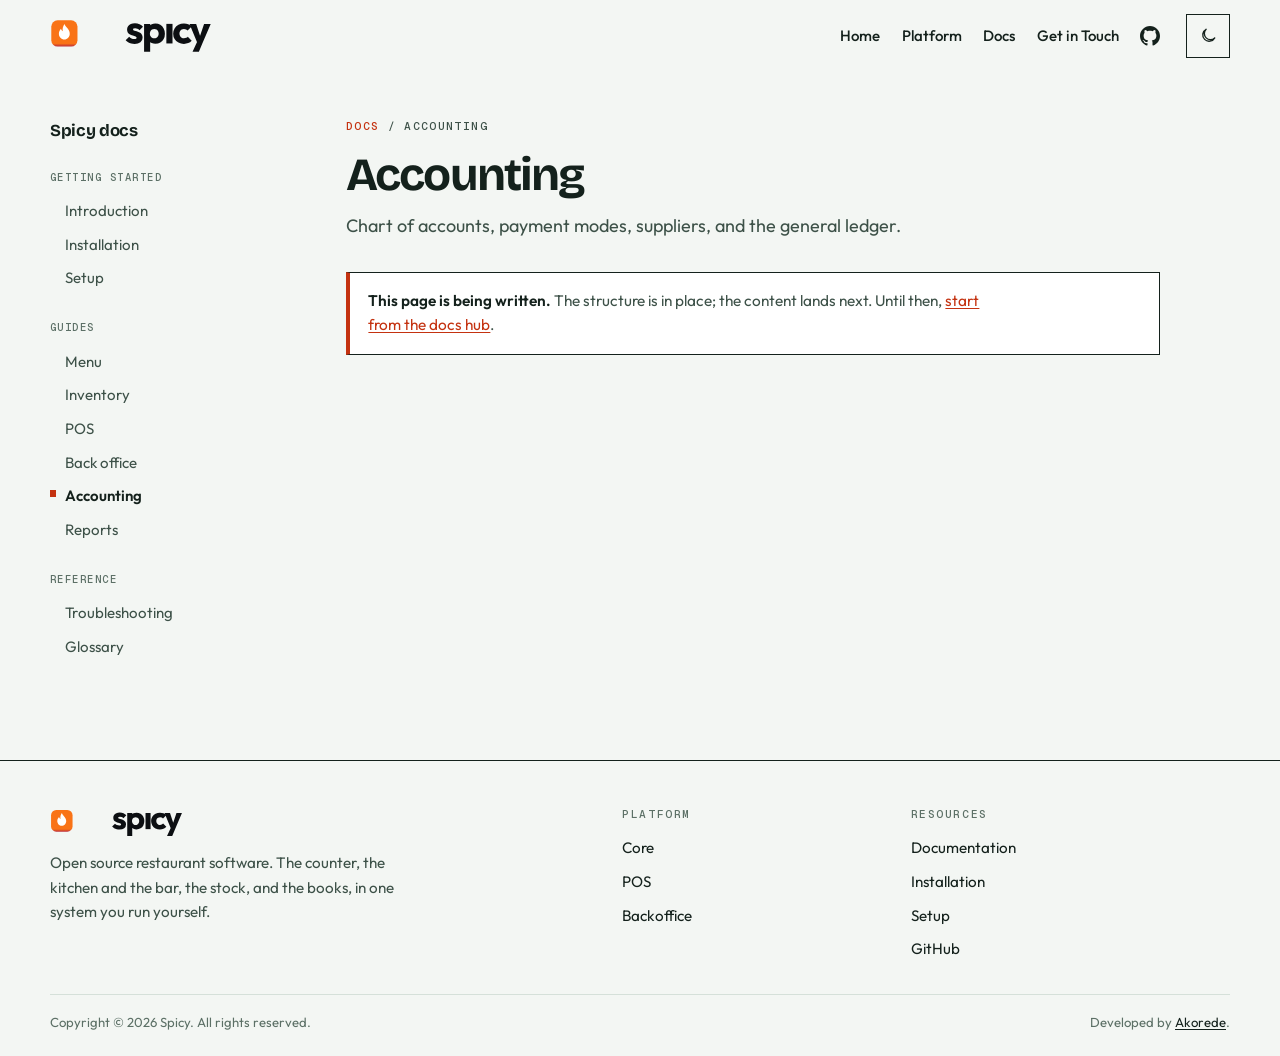
==== accounting/index.html @ 431359ad "Add the docs skeleton: hub and eleven placeholder pages - docs/index.html becomes the real hub (Gett" ====
<!DOCTYPE html>
<!--
  Docs page skeleton. Content lands in the article below; the shell, sidebar
  and styles are shared with every docs page. See DECISIONS.md (D-002, D-003).
-->
<html lang="en" dir="ltr">
<head>
  <meta charset="utf-8">
  <meta name="viewport" content="width=device-width, initial-scale=1">
  <title>Accounting - Spicy Docs</title>
  <meta name="description" content="Chart of accounts, payment modes, suppliers, and the general ledger.">
  <!-- TODO: remove noindex once this page has real content. -->
  <meta name="robots" content="noindex">

  <meta name="theme-color" content="#f3f6f3">
  <script>
    (function () {
      try {
        var saved = localStorage.getItem('spicy-theme');
        var theme = saved === 'dark' || saved === 'light' ? saved
          : (matchMedia('(prefers-color-scheme: dark)').matches ? 'dark' : 'light');
        document.documentElement.setAttribute('data-theme', theme);
      } catch (e) {
        document.documentElement.setAttribute('data-theme', 'light');
      }
    })();
  </script>

  <link rel="icon" href="../assets/logo/favicons/favicon.ico" sizes="any">
  <link rel="icon" href="../assets/logo/favicons/favicon.svg" type="image/svg+xml">
  <link rel="apple-touch-icon" href="../assets/logo/favicons/apple-touch-icon.png">
  <link rel="manifest" href="../assets/logo/favicons/site.webmanifest">

  <link rel="stylesheet" href="../assets/css/landing.css">
  <link rel="stylesheet" href="../assets/css/docs.css">
  <noscript>
    <style>
      .reveal { opacity: 1 !important; transform: none !important; }
    </style>
  </noscript>
</head>
<body>

  <a class="skip" href="#content">Skip to content</a>

  <header class="site-nav" data-scrolled="false">
    <div class="wrap nav-inner">
      <a class="logo" href="../index.html" aria-label="Spicy home">
        <img class="logo-for-light" src="../assets/img/logo.svg" alt="Spicy" width="152" height="32">
        <img class="logo-for-dark" src="../assets/img/logo-inverse.svg" alt="" width="152" height="32">
      </a>
      <nav class="nav-links" aria-label="Primary">
        <a class="nav-link" href="../index.html">Home</a>
        <a class="nav-link" href="../index.html#platform">Platform</a>
        <a class="nav-link" href="../docs/">Docs</a>
        <a class="nav-link" href="https://akorede.dev" target="_blank" rel="noreferrer">Get in Touch</a>
        <a class="nav-icon" href="https://github.com/sanusi-dev/spicy" target="_blank" rel="noreferrer" aria-label="Spicy on GitHub">
          <svg width="20" height="20" fill="currentColor" viewBox="0 0 24 24" aria-hidden="true"><path d="M12 0c-6.626 0-12 5.373-12 12 0 5.302 3.438 9.8 8.207 11.387.599.111.793-.261.793-.577v-2.234c-3.338.726-4.033-1.416-4.033-1.416-.546-1.387-1.333-1.756-1.333-1.756-1.089-.745.083-.729.083-.729 1.205.084 1.839 1.237 1.839 1.237 1.07 1.834 2.807 1.304 3.492.997.107-.775.418-1.305.762-1.604-2.665-.305-5.467-1.334-5.467-5.931 0-1.311.469-2.381 1.236-3.221-.124-.303-.535-1.524.117-3.176 0 0 1.008-.322 3.301 1.23.957-.266 1.983-.399 3.003-.404 1.02.005 2.047.138 3.006.404 2.291-1.552 3.297-1.23 3.297-1.23.653 1.653.242 2.874.118 3.176.77.84 1.235 1.911 1.235 3.221 0 4.609-2.807 5.624-5.479 5.921.43.372.823 1.102.823 2.222v3.293c0 .319.192.694.801.576 4.765-1.589 8.199-6.086 8.199-11.386 0-6.627-5.373-12-12-12z"/></svg>
        </a>
      </nav>
      <button type="button" class="theme-toggle" id="theme-toggle" aria-pressed="false" aria-label="Switch to dark mode">
        <svg class="icon-moon" width="18" height="18" viewBox="0 0 24 24" fill="none" stroke="currentColor" stroke-width="1.8" aria-hidden="true"><path d="M21 14.5A8.5 8.5 0 1 1 9.5 3 7 7 0 0 0 21 14.5z" stroke-linejoin="round"/></svg>
        <svg class="icon-sun" width="18" height="18" viewBox="0 0 24 24" fill="none" stroke="currentColor" stroke-width="1.8" aria-hidden="true"><circle cx="12" cy="12" r="4"/><path d="M12 2v2M12 20v2M4.9 4.9l1.4 1.4M17.7 17.7l1.4 1.4M2 12h2M20 12h2M4.9 19.1l1.4-1.4M17.7 6.3l1.4-1.4" stroke-linecap="round"/></svg>
      </button>
      <button type="button" class="nav-toggle" id="nav-toggle" aria-expanded="false" aria-controls="nav-menu" aria-label="Open menu">
        <svg width="20" height="20" viewBox="0 0 24 24" fill="none" stroke="currentColor" stroke-width="2" stroke-linecap="round" aria-hidden="true"><path d="M3 6h18M3 12h18M3 18h18"/></svg>
      </button>
    </div>
    <div class="nav-menu" id="nav-menu" hidden>
      <div class="nav-menu-inner">
        <a href="../index.html">Home</a>
        <a href="../index.html#platform">Platform</a>
        <a href="../docs/">Docs</a>
        <a href="https://akorede.dev" target="_blank" rel="noreferrer">Get in Touch</a>
        <a href="https://github.com/sanusi-dev/spicy" target="_blank" rel="noreferrer">GitHub</a>
      </div>
    </div>
  </header>

  <main id="content">
    <div class="wrap docs-layout">
      <aside class="docs-side">
        <nav class="docs-nav" aria-label="Docs">
          <p class="docs-nav-title"><a href="../docs/">Spicy docs</a></p>
          <p class="docs-nav-group">Getting started</p>
          <ul>
            <li><a href="../introduction/">Introduction</a></li>
            <li><a href="../installation/">Installation</a></li>
            <li><a href="../setup/">Setup</a></li>
          </ul>
          <p class="docs-nav-group">Guides</p>
          <ul>
            <li><a href="../menu/">Menu</a></li>
            <li><a href="../inventory/">Inventory</a></li>
            <li><a href="../pos/">POS</a></li>
            <li><a href="../backoffice/">Back office</a></li>
            <li><a href="../accounting/" aria-current="page">Accounting</a></li>
            <li><a href="../reports/">Reports</a></li>
          </ul>
          <p class="docs-nav-group">Reference</p>
          <ul>
            <li><a href="../troubleshooting/">Troubleshooting</a></li>
            <li><a href="../glossary/">Glossary</a></li>
          </ul>
        </nav>
      </aside>
      <article class="docs-article reveal" data-visible="false">
        <p class="docs-crumb"><a href="../docs/">Docs</a> / Accounting</p>
        <h1>Accounting</h1>
        <p class="lede">Chart of accounts, payment modes, suppliers, and the general ledger.</p>
        <div class="docs-note">
          <p><strong>This page is being written.</strong> The structure is in place; the content lands next. Until then, <a href="../docs/">start from the docs hub</a>.</p>
        </div>
      </article>
    </div>
  </main>

  <footer class="footer">
    <div class="wrap">
      <div class="footer-grid">
        <div class="footer-brand">
          <a href="../index.html" aria-label="Spicy home">
            <img class="logo-for-light" src="../assets/img/logo.svg" alt="Spicy" width="120" height="28">
            <img class="logo-for-dark" src="../assets/img/logo-inverse.svg" alt="" width="120" height="28">
          </a>
          <p>Open source restaurant software. The counter, the kitchen and the bar, the stock, and the books, in one system you run yourself.</p>
        </div>
        <div>
          <h2>Platform</h2>
          <ul>
            <li><a href="../introduction/">Core</a></li>
            <li><a href="../pos/">POS</a></li>
            <li><a href="../backoffice/">Backoffice</a></li>
          </ul>
        </div>
        <div>
          <h2>Resources</h2>
          <ul>
            <li><a href="../docs/">Documentation</a></li>
            <li><a href="../installation/">Installation</a></li>
            <li><a href="../setup/">Setup</a></li>
            <li><a href="https://github.com/sanusi-dev/spicy" target="_blank" rel="noreferrer">GitHub</a></li>
          </ul>
        </div>
      </div>
      <div class="footer-base">
        <span>Copyright © <span data-year>2026</span> Spicy. All rights reserved.</span>
        <span>Developed by <a href="https://akorede.dev" target="_blank" rel="noreferrer">Akorede</a>.</span>
      </div>
    </div>
  </footer>

  <script src="../assets/js/landing.js" defer></script>
</body>
</html>
---- assets/css/landing.css ----
/* ==========================================================================
   Spicy landing page, v2
   A service ticket, not a SaaS stripe page.
   Display: Bricolage Grotesque. Body: Outfit. Figures: Geist Mono.
   ========================================================================== */

@font-face {
  font-family: "Bricolage Grotesque";
  font-style: normal;
  font-weight: 600;
  font-display: swap;
  src: url("../../fonts/Bricolage_Grotesque-600.ttf") format("truetype");
}
@font-face {
  font-family: "Bricolage Grotesque";
  font-style: normal;
  font-weight: 700;
  font-display: swap;
  src: url("../../fonts/Bricolage_Grotesque-700.ttf") format("truetype");
}
@font-face {
  font-family: Outfit;
  font-style: normal;
  font-weight: 400;
  font-display: swap;
  src: url("../../fonts/Outfit-400.ttf") format("truetype");
}
@font-face {
  font-family: Outfit;
  font-style: normal;
  font-weight: 500;
  font-display: swap;
  src: url("../../fonts/Outfit-500.ttf") format("truetype");
}
@font-face {
  font-family: Outfit;
  font-style: normal;
  font-weight: 600;
  font-display: swap;
  src: url("../../fonts/Outfit-600.ttf") format("truetype");
}
@font-face {
  font-family: "Geist Mono";
  font-style: normal;
  font-weight: 100 900;
  font-display: swap;
  src: url("../fonts/geist-mono-latin.woff2") format("woff2");
}

:root {
  --ink: #14211c;
  --paper: #f3f6f3;
  --sheet: #ffffff;
  --line: #d5e0d9;
  --muted: #3d5148;
  --faint: #5c7066;
  --chili: #c43210;
  --chili-hot: #a8280c;
  --herb: #14663a;
  --docket: #fffdf8;
  --night: #101916;
  --on-night: #f4f7f5;
  --on-night-muted: #c5d2cb;
  --block: #14211c;
  --on-block: #f4f7f5;
  --on-block-muted: #c5d2cb;
  --dash: #e2d9cc;
  --tick-bg: #e7f5ec;
  --display: "Bricolage Grotesque", "Avenir Next", sans-serif;
  --body: Outfit, "Segoe UI", sans-serif;
  --mono: "Geist Mono", ui-monospace, "SF Mono", monospace;
  --shadow: 8px 8px 0 var(--ink);
  --ease: cubic-bezier(0.16, 1, 0.3, 1);
  color-scheme: light;
}
html[data-theme="dark"] {
  --ink: #e8f0eb;
  --paper: #1a2420;
  --sheet: #24302b;
  --line: #33463e;
  --muted: #c5d4cc;
  --faint: #93a79d;
  --chili: #ef4d28;
  --chili-hot: #ff6a45;
  --herb: #3dbe78;
  --docket: #1e2b26;
  --night: #0e1512;
  --on-night: #f4f7f5;
  --on-night-muted: #c9d6cf;
  --block: #e8f0eb;
  --on-block: #14211c;
  --on-block-muted: #3d5148;
  --dash: #3d5148;
  --tick-bg: #163528;
  color-scheme: dark;
}

*, *::before, *::after { box-sizing: border-box; }
html { scroll-behavior: smooth; scroll-padding-top: 84px; }
body {
  margin: 0;
  background: var(--paper);
  color: var(--ink);
  font-family: var(--body);
  font-size: 1.0625rem;
  line-height: 1.6;
  font-weight: 400;
  -webkit-font-smoothing: antialiased;
  text-rendering: optimizeLegibility;
}
img { max-width: 100%; height: auto; display: block; }
button, input, select { font: inherit; color: inherit; }
button { cursor: pointer; }
h1, h2, h3, p, figure, ul, ol, dl { margin: 0; }
ul, ol { padding: 0; list-style: none; }
a { color: inherit; }
strong { font-weight: 600; }
::selection { background: #f6cfc4; color: var(--ink); }

:focus { outline: none; }
:focus-visible {
  outline: 2px solid var(--chili);
  outline-offset: 3px;
}

[hidden] { display: none !important; }

@media (prefers-reduced-motion: reduce) {
  html { scroll-behavior: auto; }
  *, *::before, *::after {
    animation-duration: 0.01ms !important;
    animation-iteration-count: 1 !important;
    transition-duration: 0.01ms !important;
  }
}

.skip {
  position: absolute;
  left: 1rem;
  top: -4rem;
  z-index: 100;
  background: var(--block);
  color: var(--on-block);
  padding: 0.6rem 0.9rem;
}
.logo-for-dark { display: none; }
html[data-theme="dark"] .logo-for-light { display: none; }
html[data-theme="dark"] .logo-for-dark { display: block; }
.theme-toggle {
  width: 44px;
  height: 44px;
  display: inline-flex;
  align-items: center;
  justify-content: center;
  border: 1px solid var(--ink);
  background: transparent;
  color: var(--ink);
  flex: none;
  margin-left: auto;
}
.theme-toggle:hover { background: var(--ink); color: var(--paper); }
.theme-toggle .icon-sun { display: none; }
html[data-theme="dark"] .theme-toggle .icon-moon { display: none; }
html[data-theme="dark"] .theme-toggle .icon-sun { display: block; }
@media (min-width: 961px) {
  .theme-toggle { margin-left: 0.35rem; }
}
.skip:focus { top: 0.75rem; }

.wrap {
  width: min(1180px, calc(100% - 2.5rem));
  margin-inline: auto;
}
@media (min-width: 800px) {
  .wrap { width: min(1180px, calc(100% - 4rem)); }
}

.kicker {
  font-family: var(--mono);
  font-size: 0.72rem;
  font-weight: 500;
  letter-spacing: 0.16em;
  text-transform: uppercase;
  color: var(--faint);
  margin-bottom: 0.85rem;
}

h1, h2, .role h3, .value h3, .step h3, .panel-copy h3 {
  font-family: var(--display);
  font-weight: 600;
  letter-spacing: -0.035em;
  line-height: 1.02;
  color: var(--ink);
}

h1 {
  font-size: clamp(2.7rem, 4.7vw, 4.35rem);
  font-weight: 700;
  letter-spacing: -0.045em;
  line-height: 0.96;
}
h2 {
  font-size: clamp(2rem, 3.3vw, 3.05rem);
  max-width: 16ch;
}

.stamp {
  display: inline-block;
  background: var(--chili);
  color: #fff;
  line-height: 1.05;
  padding: 0.02em 0.14em 0.06em;
  letter-spacing: -0.04em;
}

.lede, .intro-copy, .value p, .role p, .step p, .panel-copy p, .lane p {
  color: var(--muted);
  max-width: 46ch;
}
.lede { font-size: 1.125rem; line-height: 1.55; }

.actions { display: flex; flex-wrap: wrap; gap: 0.7rem; }

.btn {
  display: inline-flex;
  align-items: center;
  justify-content: center;
  gap: 0.5rem;
  min-height: 46px;
  padding: 0.55rem 1.1rem;
  border: 1px solid transparent;
  background: transparent;
  text-decoration: none;
  font-weight: 500;
  font-size: 0.95rem;
  line-height: 1;
  white-space: nowrap;
}
.btn--chili { background: var(--chili); color: #fff; }
.btn--chili:hover { background: var(--chili-hot); }
.btn--line { border-color: var(--ink); color: var(--ink); }
.btn--line:hover { background: var(--ink); color: var(--paper); }
.btn--wide { width: 100%; }

/* Nav
   -------------------------------------------------------------------------- */
.site-nav {
  position: sticky;
  top: 0;
  z-index: 40;
  background: var(--paper);
  border-bottom: 1px solid transparent;
}
.site-nav[data-scrolled="true"] { border-bottom-color: var(--ink); }
.nav-inner {
  display: flex;
  align-items: center;
  gap: 1.25rem;
  min-height: 72px;
}
.logo { display: flex; flex: none; }
.logo img { height: 34px; width: auto; }
.nav-links {
  display: flex;
  align-items: center;
  gap: 1.35rem;
  margin-left: auto;
}
.nav-link {
  text-decoration: none;
  font-size: 0.94rem;
  font-weight: 500;
}
.nav-link:hover { color: var(--chili); }
.nav-icon {
  display: flex;
  color: var(--ink);
}
.nav-icon:hover { color: var(--chili); }
.nav-toggle {
  display: none;
  margin-left: auto;
  width: 44px;
  height: 44px;
  align-items: center;
  justify-content: center;
  border: 1px solid var(--ink);
  background: transparent;
  color: var(--ink);
  flex: none;
}
.nav-toggle[aria-expanded="true"] { background: var(--ink); color: var(--paper); }
.nav-menu {
  background: var(--night);
  color: var(--on-night);
  padding: 0.4rem 0 1.1rem;
}
.nav-menu-inner {
  width: min(1180px, calc(100% - 2.5rem));
  margin-inline: auto;
  display: flex;
  flex-direction: column;
}
.nav-menu a {
  text-decoration: none;
  font-family: var(--display);
  font-size: 1.65rem;
  letter-spacing: -0.03em;
  padding: 0.7rem 0;
  border-bottom: 1px solid rgba(244, 247, 245, 0.14);
}
.nav-menu .btn { margin-top: 1rem; align-self: flex-start; }
@media (max-width: 960px) {
  .nav-links { display: none; }
  .nav-toggle { display: inline-flex; }
}

/* Hero
   -------------------------------------------------------------------------- */
.hero { padding: clamp(2rem, 4vw, 3.4rem) 0 clamp(3.5rem, 7vw, 5.5rem); }
.hero-grid {
  display: grid;
  grid-template-columns: minmax(0, 0.9fr) minmax(0, 1.1fr);
  gap: clamp(1.5rem, 3vw, 2.75rem);
  align-items: end;
}
.hero-copy { min-width: 0; }
.hero-copy .lede { margin: 1.35rem 0 1.3rem; }
.hero-side {
  display: flex;
  flex-direction: column;
  gap: 1.1rem;
  min-width: 0;
}
.hero-shot {
  margin: 0;
  background: var(--sheet);
  border: 1px solid var(--ink);
  box-shadow: 9px 9px 0 var(--chili);
  min-width: 0;
}
.hero-shot figcaption {
  display: flex;
  justify-content: space-between;
  gap: 1rem;
  padding: 0.55rem 0.75rem;
  border-bottom: 1px solid var(--ink);
  font-family: var(--mono);
  font-size: 0.68rem;
  letter-spacing: 0.12em;
  text-transform: uppercase;
  color: var(--faint);
}
.hero-shot img { width: 100%; height: auto; }
.proof {
  display: flex;
  flex-direction: row;
  flex-wrap: nowrap;
  align-items: center;
  gap: 0.4rem 1.35rem;
  margin-top: 0;
  padding-top: 0.15rem;
  border-top: 0;
}
.proof li {
  display: flex;
  align-items: center;
  gap: 0.6rem;
  font-weight: 500;
  font-size: 0.92rem;
  white-space: nowrap;
}
.proof li::before {
  content: "";
  width: 0.55rem;
  height: 0.55rem;
  background: var(--chili);
  flex: none;
}

.hero-copy, .hero-shot {
  animation: settle 0.7s var(--ease) both;
}
.hero-shot { animation-delay: 0.1s; }
@keyframes settle {
  from { opacity: 0; transform: translateY(14px); }
  to { opacity: 1; transform: none; }
}

/* Sections
   -------------------------------------------------------------------------- */
.block { padding: clamp(4rem, 8vw, 6.5rem) 0; }
.block + .block { border-top: 1px solid var(--line); }

.intro {
  display: grid;
  grid-template-columns: minmax(0, 1.05fr) minmax(0, 0.95fr);
  gap: 2rem 3rem;
  align-items: end;
  margin-bottom: 2.4rem;
}
.intro--solo { grid-template-columns: 1fr; margin-bottom: 2rem; }
.intro--actions { align-items: end; }
.intro--actions .actions { justify-content: flex-end; margin-top: 0; }
.intro-copy { font-size: 1.05rem; }
.intro .actions { margin-top: 1.25rem; }
.why {
  display: grid;
  grid-template-columns: minmax(16rem, 0.82fr) minmax(0, 1.18fr);
  gap: 2rem 3rem;
  align-items: center;
}
.why h2 { max-width: 12em; }
.why-copy { min-width: 0; }

.lanes { border: 1px solid var(--ink); background: var(--sheet); }
.lane {
  display: grid;
  grid-template-columns: 8.5rem minmax(0, 1fr);
  gap: 1rem;
  align-items: baseline;
  padding: 1.15rem 1.2rem;
}
.lane + .lane { border-top: 1px solid var(--ink); }
.lane-key {
  font-family: var(--mono);
  font-size: 0.72rem;
  letter-spacing: 0.14em;
  text-transform: uppercase;
  color: var(--chili);
}
.lane p { max-width: none; }

/* Platform
   -------------------------------------------------------------------------- */
.platform-body {
  display: grid;
  grid-template-columns: 230px minmax(0, 1fr);
  gap: 1.75rem;
  align-items: start;
}
.stations { display: flex; flex-direction: column; }
.station {
  text-align: left;
  background: transparent;
  border: 0;
  border-left: 3px solid transparent;
  padding: 0.85rem 0.9rem;
  font-size: 0.98rem;
  font-weight: 500;
  color: var(--muted);
}
.station:hover { color: var(--ink); }
.station[aria-selected="true"] {
  background: var(--block);
  color: var(--on-block);
  border-left-color: var(--chili);
}
.stage { min-width: 0; }
.panel {
  display: grid;
  grid-template-columns: minmax(0, 1.1fr) minmax(240px, 0.9fr);
  gap: 1.5rem 1.75rem;
  align-items: start;
  animation: rise 0.4s var(--ease);
}
@keyframes rise {
  from { opacity: 0; transform: translateY(8px); }
  to { opacity: 1; transform: none; }
}
.panel-copy h3 {
  font-size: clamp(1.7rem, 2.5vw, 2.25rem);
  max-width: 16ch;
  margin-bottom: 0.8rem;
}
.panel-copy p { margin-bottom: 0.2rem; }
.tags {
  display: flex;
  flex-wrap: wrap;
  gap: 0.4rem;
  margin-top: 1.25rem;
}
.tag {
  font-family: var(--mono);
  font-size: 0.7rem;
  letter-spacing: 0.01em;
  padding: 0.32rem 0.45rem;
  border: 1px solid var(--ink);
  color: var(--ink);
  background: transparent;
}

.docket {
  background-color: var(--docket);
  background-image:
    radial-gradient(circle at 10px 0, transparent 7px, var(--docket) 7.5px),
    linear-gradient(var(--docket), var(--docket));
  background-size: 20px 16px, 100% calc(100% - 8px);
  background-repeat: repeat-x, no-repeat;
  background-position: -6px 0, 0 8px;
  border: 1px solid var(--ink);
  border-top: 0;
  padding: 1.35rem 1.05rem 1.05rem;
  box-shadow: 7px 7px 0 var(--ink);
  min-width: 0;
}
.docket-top, .docket-note {
  font-family: var(--mono);
  font-size: 0.68rem;
  letter-spacing: 0.08em;
  text-transform: uppercase;
  color: var(--faint);
}
.docket-top {
  display: flex;
  justify-content: space-between;
  gap: 0.75rem;
  padding-bottom: 0.65rem;
  margin-bottom: 0.75rem;
  border-bottom: 1px dashed var(--dash);
}
.docket-note { margin-top: 0.8rem; letter-spacing: 0.04em; text-transform: none; }
.slip {
  display: grid;
  grid-template-columns: auto minmax(0, 1fr);
  gap: 0.7rem;
  align-items: center;
  padding: 0.62rem 0;
}
.slip + .slip { border-top: 1px dashed var(--dash); }
.slip b {
  font-family: var(--mono);
  font-size: 0.68rem;
  font-weight: 500;
  letter-spacing: 0.04em;
  min-width: 2.4rem;
  color: var(--chili);
}
.slip strong { display: block; font-size: 0.92rem; font-weight: 600; }
.slip span { display: block; color: var(--muted); font-size: 0.82rem; }

.ledger { width: 100%; border-collapse: collapse; font-variant-numeric: tabular-nums; }
.ledger th, .ledger td {
  text-align: left;
  padding: 0.42rem 0.55rem 0.42rem 0;
  font-size: 0.78rem;
}
.ledger th {
  font-family: var(--mono);
  font-size: 0.66rem;
  font-weight: 500;
  letter-spacing: 0.06em;
  text-transform: uppercase;
  color: var(--faint);
  border-bottom: 1px solid var(--ink);
}
.ledger td { border-bottom: 1px dashed var(--dash); color: var(--ink); }
.ledger th:not(:first-child),
.ledger td:not(:first-child) { text-align: right; }
.ledger tr:last-child td { border-bottom: 0; font-weight: 600; }
.ledger .is-yes { color: var(--herb); }
.ledger .is-no { color: var(--chili); }

.book-line {
  text-align: center;
  font-family: var(--display);
  font-weight: 600;
  letter-spacing: -0.03em;
  font-size: 1.15rem;
  padding: 0.7rem 0.4rem;
  border: 1px solid var(--ink);
}
.book-line--hot { background: var(--chili); color: #fff; border-color: var(--chili); }
.book-via {
  text-align: center;
  font-family: var(--mono);
  font-size: 0.68rem;
  letter-spacing: 0.12em;
  text-transform: uppercase;
  color: var(--faint);
  padding: 0.45rem 0;
}
.accounts {
  display: grid;
  grid-template-columns: 1fr 1fr;
  gap: 0.45rem;
  margin-top: 0.35rem;
}
.accounts li {
  border: 1px solid var(--ink);
  padding: 0.55rem 0.4rem;
  text-align: center;
  font-size: 0.82rem;
  font-weight: 500;
}

/* Audience
   -------------------------------------------------------------------------- */
.roles {
  display: grid;
  grid-template-columns: 1fr 1fr;
  border: 1px solid var(--ink);
}
.role { padding: 1.7rem 1.5rem 1.85rem; background: var(--sheet); }
.role--ink { background: var(--block); color: var(--on-block); }
.role--ink h3 { color: var(--on-block); }
.role h3 { font-size: clamp(1.6rem, 2.4vw, 2.1rem); margin-bottom: 0.7rem; }
.role p { max-width: 38ch; }
.role--ink p { color: var(--on-block-muted); }
.role:nth-child(2),
.role:nth-child(4) { border-left: 1px solid var(--ink); }
.role:nth-child(3),
.role:nth-child(4) { border-top: 1px solid var(--ink); }

/* Getting started
   -------------------------------------------------------------------------- */
.steps {
  list-style: none;
  display: grid;
  grid-template-columns: repeat(4, minmax(0, 1fr));
  gap: 1.5rem;
  margin-top: 2.75rem;
  position: relative;
}
.steps::before {
  content: "";
  position: absolute;
  top: 1rem;
  left: 1rem;
  right: 1rem;
  height: 1px;
  background: var(--ink);
}
.step-num {
  position: relative;
  z-index: 1;
  display: grid;
  place-items: center;
  width: 2rem;
  height: 2rem;
  margin-bottom: 1rem;
  background: var(--chili);
  color: #fff;
  font-family: var(--mono);
  font-size: 0.85rem;
}
.step h3 {
  font-size: 1.35rem;
  letter-spacing: -0.03em;
  margin-bottom: 0.45rem;
  max-width: 14ch;
}
.step p { font-size: 0.98rem; }

/* Close + footer
   -------------------------------------------------------------------------- */
.close {
  background: var(--night);
  color: var(--on-night);
  padding: clamp(3.5rem, 7vw, 5.5rem) 0;
}
.close-grid {
  display: grid;
  grid-template-columns: 1.05fr 0.95fr;
  gap: 3rem;
}
.close-oss {
  padding-right: 2.5rem;
  border-right: 1px solid rgba(244, 247, 245, 0.16);
}
.oss-lead {
  display: flex;
  gap: 0.9rem;
  align-items: flex-start;
  color: var(--on-night-muted);
  max-width: 46ch;
}
.oss-lead svg { flex: none; margin-top: 0.2rem; color: var(--chili); }
.oss-lead strong { color: var(--on-night); }
.close .kicker { color: #9aada4; }
.close h2 { color: var(--on-night); max-width: 14ch; }
.close-cta p { color: var(--on-night-muted); margin: 1rem 0 1.4rem; max-width: 38ch; }
.close .btn--line { border-color: var(--on-night); color: var(--on-night); margin-top: 1.4rem; }
.close .btn--line:hover { background: var(--on-night); color: var(--night); }

.footer {
  padding: 3rem 0 1.4rem;
  border-top: 1px solid var(--ink);
}
.footer-grid {
  display: grid;
  grid-template-columns: 1.5fr 0.7fr 0.9fr;
  gap: 2rem 2.5rem;
  padding-bottom: 2rem;
}
.footer-brand img { height: 28px; width: auto; margin-bottom: 0.9rem; }
.footer-brand p { color: var(--muted); font-size: 0.95rem; max-width: 36ch; }
.footer h2 {
  font-family: var(--mono);
  font-size: 0.7rem;
  font-weight: 500;
  letter-spacing: 0.14em;
  text-transform: uppercase;
  color: var(--faint);
  margin-bottom: 0.8rem;
  max-width: none;
}
.footer a { text-decoration: none; color: var(--ink); font-size: 0.95rem; }
.footer li + li { margin-top: 0.4rem; }
.footer a:hover { color: var(--chili); }
.footer-base {
  display: flex;
  flex-wrap: wrap;
  justify-content: space-between;
  gap: 0.5rem 1.5rem;
  padding-top: 1.1rem;
  border-top: 1px solid var(--line);
  color: var(--faint);
  font-size: 0.82rem;
}
.footer-base a { color: var(--ink); font-size: inherit; text-decoration: underline; text-underline-offset: 2px; }

/* Reveal
   -------------------------------------------------------------------------- */
.reveal {
  opacity: 0;
  transform: translateY(16px);
  transition: opacity 0.7s var(--ease), transform 0.7s var(--ease);
}
.reveal[data-visible="true"] { opacity: 1; transform: none; }

/* Modal
   -------------------------------------------------------------------------- */
.modal {
  position: fixed;
  inset: 0;
  z-index: 80;
  display: flex;
  justify-content: center;
  align-items: flex-start;
  overflow-y: auto;
  padding: clamp(1rem, 6vh, 3rem) 1rem;
  background: rgba(16, 25, 22, 0.78);
}
.ticket {
  position: relative;
  width: min(460px, 100%);
  margin-top: 1rem;
  background: var(--docket);
  color: var(--ink);
  border: 1px solid var(--ink);
  box-shadow: 8px 8px 0 var(--chili);
  padding: 1.6rem 1.3rem 1.25rem;
}
.ticket-close {
  position: absolute;
  top: 0.7rem;
  right: 0.7rem;
  width: 36px;
  height: 36px;
  border: 1px solid var(--ink);
  background: transparent;
  font-size: 1rem;
  line-height: 1;
}
.ticket-close:hover { background: var(--ink); color: var(--paper); }
.ticket-head { padding-right: 2.4rem; margin-bottom: 1.15rem; }
.ticket-head h2 {
  font-family: var(--display);
  font-size: 1.85rem;
  letter-spacing: -0.035em;
  max-width: 14ch;
}
.ticket-head p { color: var(--muted); margin-top: 0.4rem; font-size: 0.95rem; }
.ticket-form { display: flex; flex-direction: column; gap: 0.85rem; }
.field { display: flex; flex-direction: column; gap: 0.3rem; }
.field label { font-size: 0.82rem; font-weight: 600; }
.field-hint {
  font-family: var(--mono);
  font-size: 0.65rem;
  font-weight: 500;
  letter-spacing: 0.08em;
  text-transform: uppercase;
  color: var(--faint);
}
.field input, .field select {
  width: 100%;
  background: transparent;
  border: 0;
  border-bottom: 1px solid var(--ink);
  border-radius: 0;
  padding: 0.45rem 0.1rem;
  font-size: 1rem;
}
.field select {
  appearance: none;
  background-image: linear-gradient(45deg, transparent 50%, var(--ink) 50%), linear-gradient(135deg, var(--ink) 50%, transparent 50%);
  background-position: calc(100% - 12px) 50%, calc(100% - 7px) 50%;
  background-size: 5px 5px, 5px 5px;
  background-repeat: no-repeat;
}
.field input:focus, .field select:focus {
  outline: none;
  border-bottom-color: var(--chili);
  box-shadow: inset 0 -1px 0 var(--chili);
}
.field input[aria-invalid="true"],
.field select[aria-invalid="true"] { border-bottom-color: var(--chili); }
.field-error { color: var(--chili); font-size: 0.78rem; }
.ticket-error {
  border: 1px solid var(--chili);
  padding: 0.75rem 0.8rem;
  display: flex;
  flex-direction: column;
  gap: 0.4rem;
  font-size: 0.86rem;
}
.ticket-error a { color: var(--chili); }
.ticket-legal { text-align: center; color: var(--faint); font-size: 0.78rem; }
.spinner { animation: spin 0.7s linear infinite; }
@keyframes spin { to { transform: rotate(1turn); } }
.ticket-done {
  text-align: center;
  display: flex;
  flex-direction: column;
  align-items: center;
  gap: 0.7rem;
  padding: 0.8rem 0 0.3rem;
}
.ticket-done h2 {
  font-family: var(--display);
  font-size: 1.7rem;
  letter-spacing: -0.03em;
  max-width: none;
}
.ticket-tick {
  width: 48px;
  height: 48px;
  display: grid;
  place-items: center;
  background: var(--tick-bg);
  color: var(--herb);
  border: 1px solid var(--herb);
}
.ticket-done p { color: var(--muted); max-width: 32ch; font-size: 0.95rem; }

/* Breakpoints
   -------------------------------------------------------------------------- */
@media (max-width: 980px) {
  .hero-grid, .intro, .platform-body, .panel, .close-grid, .footer-grid {
    grid-template-columns: 1fr;
  }
  .hero-grid { align-items: start; }
  .intro--actions .actions { justify-content: flex-start; }
  .close-oss { padding-right: 0; border-right: 0; padding-bottom: 2rem; border-bottom: 1px solid rgba(244, 247, 245, 0.16); }
  .footer-brand { grid-column: 1 / -1; }
  .panel .docket { max-width: 520px; }
  .stations {
    flex-direction: row;
    gap: 0;
    overflow-x: auto;
    border-bottom: 1px solid var(--ink);
  }
  .station {
    border-left: 0;
    border-bottom: 3px solid transparent;
    white-space: nowrap;
    padding: 0.75rem 0.85rem;
  }
  .station[aria-selected="true"] { border-left-color: transparent; border-bottom-color: var(--chili); }
}

@media (max-width: 720px) {
  .wrap, .nav-menu-inner { width: min(1180px, calc(100% - 2rem)); }
  .lane { grid-template-columns: 1fr; gap: 0.25rem; }
  .roles { grid-template-columns: 1fr; }
  .role:nth-child(2),
  .role:nth-child(4) { border-left: 0; }
  .role:nth-child(n + 2) { border-top: 1px solid var(--ink); }
  .steps { grid-template-columns: 1fr; gap: 1.35rem; }
  .steps::before { display: none; }
  .step { border-left: 3px solid var(--chili); padding-left: 0.9rem; }
  .step-num { margin-bottom: 0.55rem; }
  h2, .close h2, .why h2 { max-width: none; }
  .why { grid-template-columns: 1fr; align-items: start; }
  .hero-shot { box-shadow: 6px 6px 0 var(--chili); }
  .proof { flex-direction: column; align-items: flex-start; gap: 0.45rem; }
  .proof li { white-space: normal; }
  .ledger { display: block; overflow-x: auto; }
}
---- assets/css/docs.css ----
/* ==========================================================================
   Spicy docs layer
   Sits on top of landing.css: left navigation + article typography.
   Loaded by every page under docs/ and the top-level docs folders.
   ========================================================================== */

/* Layout
   -------------------------------------------------------------------------- */
.docs-layout {
  display: grid;
  grid-template-columns: 232px minmax(0, 1fr);
  gap: clamp(2rem, 5vw, 4.5rem);
  padding: clamp(1.75rem, 3.5vw, 3rem) 0 clamp(4rem, 8vw, 6rem);
  align-items: start;
}

/* Sidebar
   -------------------------------------------------------------------------- */
.docs-side {
  position: sticky;
  top: 96px;
  max-height: calc(100vh - 128px);
  overflow-y: auto;
}
.docs-nav-title {
  font-family: var(--display);
  font-weight: 700;
  font-size: 1.05rem;
  letter-spacing: -0.02em;
}
.docs-nav-title a { text-decoration: none; }
.docs-nav-title a:hover { color: var(--chili); }
.docs-nav-group {
  font-family: var(--mono);
  font-size: 0.66rem;
  font-weight: 500;
  letter-spacing: 0.14em;
  text-transform: uppercase;
  color: var(--faint);
  margin: 1.5rem 0 0.55rem;
}
.docs-nav ul { display: flex; flex-direction: column; }
.docs-nav li a {
  position: relative;
  display: block;
  padding: 0.3rem 0 0.3rem 0.95rem;
  text-decoration: none;
  font-size: 0.94rem;
  color: var(--muted);
}
.docs-nav li a::before {
  content: "";
  position: absolute;
  left: 0;
  top: 0.72em;
  width: 0.4rem;
  height: 0.4rem;
  background: transparent;
}
.docs-nav li a:hover { color: var(--chili); }
.docs-nav li a[aria-current="page"] {
  color: var(--ink);
  font-weight: 600;
}
.docs-nav li a[aria-current="page"]::before { background: var(--chili); }

/* Article
   -------------------------------------------------------------------------- */
.docs-article { min-width: 0; max-width: 74ch; }
.docs-crumb {
  font-family: var(--mono);
  font-size: 0.7rem;
  font-weight: 500;
  letter-spacing: 0.12em;
  text-transform: uppercase;
  color: var(--faint);
  margin-bottom: 1.1rem;
}
.docs-crumb a { text-decoration: none; }
.docs-crumb a:hover { color: var(--chili); }
.docs-article h1 {
  font-size: clamp(2.1rem, 3.6vw, 3rem);
  letter-spacing: -0.04em;
  margin-bottom: 0.9rem;
}
.docs-article .lede { margin-bottom: 2rem; }
.docs-article h2 {
  font-size: clamp(1.5rem, 2.4vw, 2rem);
  max-width: none;
  margin: 2.6rem 0 0.8rem;
}
.docs-article h3 {
  font-size: 1.18rem;
  letter-spacing: -0.02em;
  margin: 1.9rem 0 0.5rem;
}
.docs-article p { max-width: 68ch; color: var(--muted); }
.docs-article p + p { margin-top: 0.9rem; }
.docs-article ul,
.docs-article ol {
  display: flex;
  flex-direction: column;
  gap: 0.45rem;
  margin: 0.9rem 0;
  color: var(--muted);
}
.docs-article ul li { position: relative; padding-left: 1.15rem; max-width: 66ch; }
.docs-article ul li::before {
  content: "";
  position: absolute;
  left: 0;
  top: 0.65em;
  width: 0.42rem;
  height: 0.42rem;
  background: var(--chili);
}
.docs-article ol { counter-reset: docs-item; }
.docs-article ol li { position: relative; padding-left: 1.7rem; max-width: 66ch; counter-increment: docs-item; }
.docs-article ol li::before {
  content: counter(docs-item);
  position: absolute;
  left: 0;
  top: 0.12em;
  font-family: var(--mono);
  font-size: 0.78rem;
  color: var(--faint);
}
.docs-article a { color: var(--chili); text-underline-offset: 2px; }
.docs-article a:hover { color: var(--chili-hot); }
.docs-article code {
  font-family: var(--mono);
  font-size: 0.86em;
  background: var(--sheet);
  border: 1px solid var(--line);
  padding: 0.08em 0.32em;
}
.docs-article pre {
  background: var(--night);
  color: var(--on-night);
  border: 1px solid var(--ink);
  padding: 1rem 1.1rem;
  margin: 1.1rem 0;
  overflow-x: auto;
  font-family: var(--mono);
  font-size: 0.85rem;
  line-height: 1.55;
}
.docs-article pre code { background: none; border: 0; padding: 0; color: inherit; }
.docs-article blockquote {
  border-left: 3px solid var(--chili);
  padding-left: 1rem;
  margin: 1.2rem 0;
  color: var(--muted);
}
.docs-article hr { border: 0; border-top: 1px solid var(--line); margin: 2.5rem 0; }
.docs-article img { border: 1px solid var(--line); margin: 1.4rem 0; }
.docs-article table {
  width: 100%;
  border-collapse: collapse;
  margin: 1.2rem 0;
  font-size: 0.94rem;
}
.docs-article th,
.docs-article td {
  text-align: left;
  padding: 0.55rem 0.7rem 0.55rem 0;
  border-bottom: 1px solid var(--line);
}
.docs-article th {
  font-family: var(--mono);
  font-size: 0.68rem;
  font-weight: 500;
  letter-spacing: 0.1em;
  text-transform: uppercase;
  color: var(--faint);
  border-bottom-color: var(--ink);
}

/* Callout boxes
   -------------------------------------------------------------------------- */
.docs-note {
  border: 1px solid var(--ink);
  border-left: 4px solid var(--chili);
  background: var(--sheet);
  padding: 1rem 1.15rem;
  margin: 1.6rem 0;
  font-size: 0.96rem;
}
.docs-note p { max-width: 62ch; }
.docs-note strong { color: var(--ink); }

/* Hub cards
   -------------------------------------------------------------------------- */
.docs-cards {
  display: grid;
  grid-template-columns: repeat(auto-fill, minmax(240px, 1fr));
  gap: 1rem;
  margin-top: 1.4rem;
}
.docs-card {
  display: block;
  border: 1px solid var(--ink);
  background: var(--sheet);
  padding: 1.1rem 1.15rem 1.25rem;
  text-decoration: none;
  transition: transform 0.25s var(--ease), box-shadow 0.25s var(--ease);
}
.docs-card:hover {
  transform: translate(-2px, -2px);
  box-shadow: 6px 6px 0 var(--chili);
}
.docs-card h3 {
  font-family: var(--display);
  font-size: 1.15rem;
  font-weight: 600;
  letter-spacing: -0.025em;
  color: var(--ink);
  margin-bottom: 0.35rem;
}
.docs-card p { color: var(--muted); font-size: 0.92rem; line-height: 1.5; }

/* Breakpoints
   -------------------------------------------------------------------------- */
@media (max-width: 960px) {
  .docs-layout {
    grid-template-columns: 1fr;
    gap: 2rem;
  }
  .docs-side {
    position: static;
    max-height: none;
    overflow: visible;
    padding-bottom: 1.4rem;
    border-bottom: 1px solid var(--line);
  }
  .docs-nav { display: grid; gap: 0 1.5rem; }
  .docs-nav-title { grid-column: 1 / -1; }
}
@media (min-width: 640px) and (max-width: 960px) {
  .docs-nav {
    grid-template-columns: repeat(2, minmax(0, 1fr));
    align-items: start;
  }
  .docs-nav-group { margin-top: 1rem; }
}
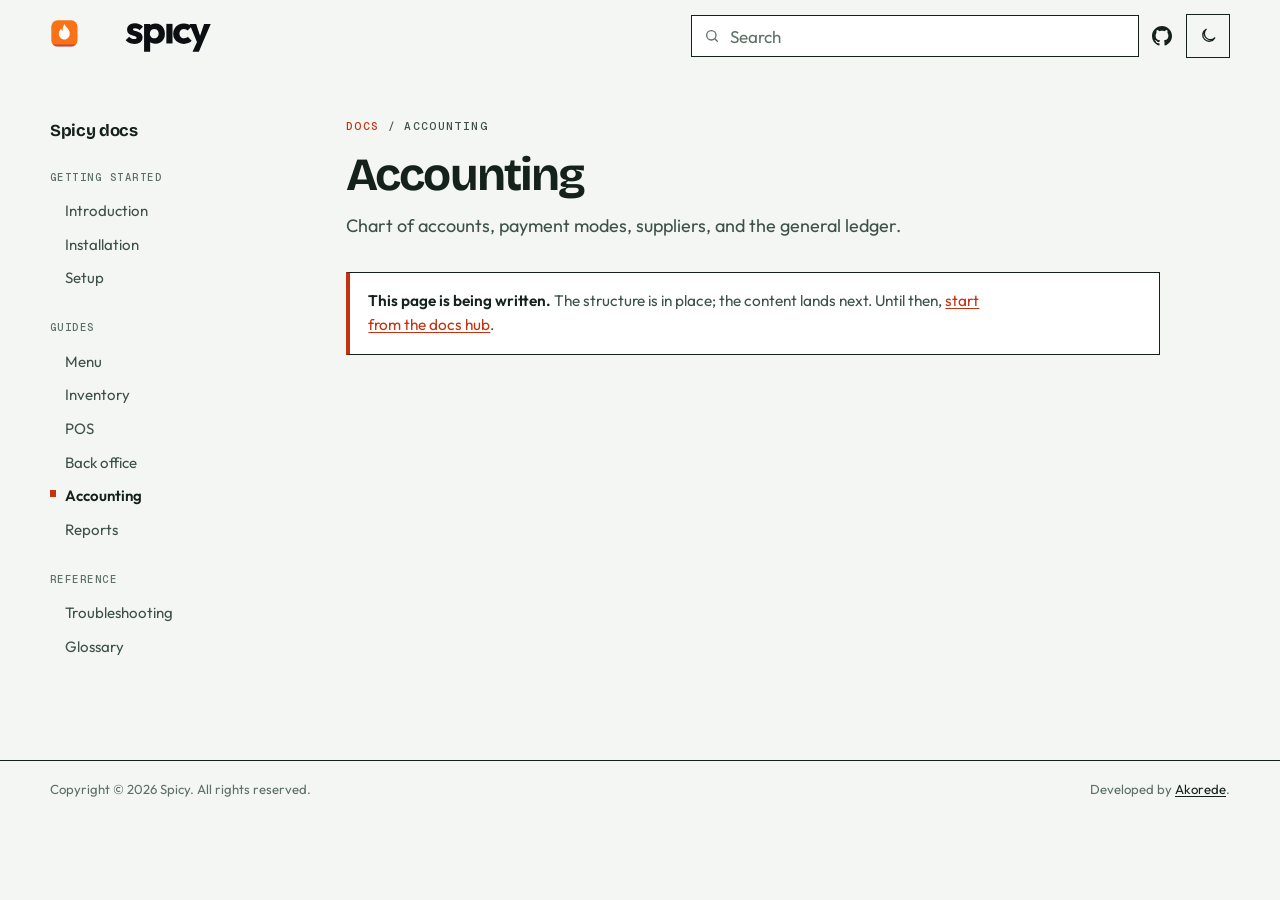
==== commit 931fb0e5: "Give every docs page the same header and footer The docs hub had already been reduced to a search ba" ====
--- a/accounting/index.html
+++ b/accounting/index.html
@@ -1,7 +1,7 @@
 <!DOCTYPE html>
 <!--
   Docs page skeleton. Content lands in the article below; the shell, sidebar
-  and styles are shared with every docs page. See DECISIONS.md (D-002, D-003).
+  and styles are shared with every docs page.
 -->
 <html lang="en" dir="ltr">
 <head>
@@ -43,37 +43,24 @@
 
   <a class="skip" href="#content">Skip to content</a>
 
-  <header class="site-nav" data-scrolled="false">
+  <header class="site-nav docs-bar" data-scrolled="false">
     <div class="wrap nav-inner">
       <a class="logo" href="../index.html" aria-label="Spicy home">
         <img class="logo-for-light" src="../assets/img/logo.svg" alt="Spicy" width="152" height="32">
         <img class="logo-for-dark" src="../assets/img/logo-inverse.svg" alt="" width="152" height="32">
       </a>
-      <nav class="nav-links" aria-label="Primary">
-        <a class="nav-link" href="../index.html">Home</a>
-        <a class="nav-link" href="../index.html#platform">Platform</a>
-        <a class="nav-link" href="../docs/">Docs</a>
-        <a class="nav-link" href="https://akorede.dev" target="_blank" rel="noreferrer">Get in Touch</a>
-        <a class="nav-icon" href="https://github.com/sanusi-dev/spicy" target="_blank" rel="noreferrer" aria-label="Spicy on GitHub">
-          <svg width="20" height="20" fill="currentColor" viewBox="0 0 24 24" aria-hidden="true"><path d="M12 0c-6.626 0-12 5.373-12 12 0 5.302 3.438 9.8 8.207 11.387.599.111.793-.261.793-.577v-2.234c-3.338.726-4.033-1.416-4.033-1.416-.546-1.387-1.333-1.756-1.333-1.756-1.089-.745.083-.729.083-.729 1.205.084 1.839 1.237 1.839 1.237 1.07 1.834 2.807 1.304 3.492.997.107-.775.418-1.305.762-1.604-2.665-.305-5.467-1.334-5.467-5.931 0-1.311.469-2.381 1.236-3.221-.124-.303-.535-1.524.117-3.176 0 0 1.008-.322 3.301 1.23.957-.266 1.983-.399 3.003-.404 1.02.005 2.047.138 3.006.404 2.291-1.552 3.297-1.23 3.297-1.23.653 1.653.242 2.874.118 3.176.77.84 1.235 1.911 1.235 3.221 0 4.609-2.807 5.624-5.479 5.921.43.372.823 1.102.823 2.222v3.293c0 .319.192.694.801.576 4.765-1.589 8.199-6.086 8.199-11.386 0-6.627-5.373-12-12-12z"/></svg>
-        </a>
-      </nav>
+      <form class="docs-search" role="search">
+        <label class="docs-visually-hidden" for="docs-search">Search docs</label>
+        <svg width="16" height="16" viewBox="0 0 24 24" fill="none" stroke="currentColor" stroke-width="2" aria-hidden="true"><circle cx="11" cy="11" r="7"/><path d="M20 20l-3.5-3.5" stroke-linecap="round"/></svg>
+        <input id="docs-search" type="search" placeholder="Search" autocomplete="off" enterkeyhint="search">
+      </form>
+      <a class="nav-icon" href="https://github.com/sanusi-dev/spicy" target="_blank" rel="noreferrer" aria-label="Spicy on GitHub">
+        <svg width="20" height="20" fill="currentColor" viewBox="0 0 24 24" aria-hidden="true"><path d="M12 0c-6.626 0-12 5.373-12 12 0 5.302 3.438 9.8 8.207 11.387.599.111.793-.261.793-.577v-2.234c-3.338.726-4.033-1.416-4.033-1.416-.546-1.387-1.333-1.756-1.333-1.756-1.089-.745.083-.729.083-.729 1.205.084 1.839 1.237 1.839 1.237 1.07 1.834 2.807 1.304 3.492.997.107-.775.418-1.305.762-1.604-2.665-.305-5.467-1.334-5.467-5.931 0-1.311.469-2.381 1.236-3.221-.124-.303-.535-1.524.117-3.176 0 0 1.008-.322 3.301 1.23.957-.266 1.983-.399 3.003-.404 1.02.005 2.047.138 3.006.404 2.291-1.552 3.297-1.23 3.297-1.23.653 1.653.242 2.874.118 3.176.77.84 1.235 1.911 1.235 3.221 0 4.609-2.807 5.624-5.479 5.921.43.372.823 1.102.823 2.222v3.293c0 .319.192.694.801.576 4.765-1.589 8.199-6.086 8.199-11.386 0-6.627-5.373-12-12-12z"/></svg>
+      </a>
       <button type="button" class="theme-toggle" id="theme-toggle" aria-pressed="false" aria-label="Switch to dark mode">
         <svg class="icon-moon" width="18" height="18" viewBox="0 0 24 24" fill="none" stroke="currentColor" stroke-width="1.8" aria-hidden="true"><path d="M21 14.5A8.5 8.5 0 1 1 9.5 3 7 7 0 0 0 21 14.5z" stroke-linejoin="round"/></svg>
         <svg class="icon-sun" width="18" height="18" viewBox="0 0 24 24" fill="none" stroke="currentColor" stroke-width="1.8" aria-hidden="true"><circle cx="12" cy="12" r="4"/><path d="M12 2v2M12 20v2M4.9 4.9l1.4 1.4M17.7 17.7l1.4 1.4M2 12h2M20 12h2M4.9 19.1l1.4-1.4M17.7 6.3l1.4-1.4" stroke-linecap="round"/></svg>
       </button>
-      <button type="button" class="nav-toggle" id="nav-toggle" aria-expanded="false" aria-controls="nav-menu" aria-label="Open menu">
-        <svg width="20" height="20" viewBox="0 0 24 24" fill="none" stroke="currentColor" stroke-width="2" stroke-linecap="round" aria-hidden="true"><path d="M3 6h18M3 12h18M3 18h18"/></svg>
-      </button>
-    </div>
-    <div class="nav-menu" id="nav-menu" hidden>
-      <div class="nav-menu-inner">
-        <a href="../index.html">Home</a>
-        <a href="../index.html#platform">Platform</a>
-        <a href="../docs/">Docs</a>
-        <a href="https://akorede.dev" target="_blank" rel="noreferrer">Get in Touch</a>
-        <a href="https://github.com/sanusi-dev/spicy" target="_blank" rel="noreferrer">GitHub</a>
-      </div>
     </div>
   </header>
 
@@ -115,34 +102,8 @@
     </div>
   </main>
 
-  <footer class="footer">
+  <footer class="footer footer--slim">
     <div class="wrap">
-      <div class="footer-grid">
-        <div class="footer-brand">
-          <a href="../index.html" aria-label="Spicy home">
-            <img class="logo-for-light" src="../assets/img/logo.svg" alt="Spicy" width="120" height="28">
-            <img class="logo-for-dark" src="../assets/img/logo-inverse.svg" alt="" width="120" height="28">
-          </a>
-          <p>Open source restaurant software. The counter, the kitchen and the bar, the stock, and the books, in one system you run yourself.</p>
-        </div>
-        <div>
-          <h2>Platform</h2>
-          <ul>
-            <li><a href="../introduction/">Core</a></li>
-            <li><a href="../pos/">POS</a></li>
-            <li><a href="../backoffice/">Backoffice</a></li>
-          </ul>
-        </div>
-        <div>
-          <h2>Resources</h2>
-          <ul>
-            <li><a href="../docs/">Documentation</a></li>
-            <li><a href="../installation/">Installation</a></li>
-            <li><a href="../setup/">Setup</a></li>
-            <li><a href="https://github.com/sanusi-dev/spicy" target="_blank" rel="noreferrer">GitHub</a></li>
-          </ul>
-        </div>
-      </div>
       <div class="footer-base">
         <span>Copyright © <span data-year>2026</span> Spicy. All rights reserved.</span>
         <span>Developed by <a href="https://akorede.dev" target="_blank" rel="noreferrer">Akorede</a>.</span>
@@ -151,5 +112,6 @@
   </footer>
 
   <script src="../assets/js/landing.js" defer></script>
+  <script src="../assets/js/docs.js" defer></script>
 </body>
 </html>
--- a/assets/css/docs.css
+++ b/assets/css/docs.css
@@ -219,8 +219,62 @@
 }
 .docs-card p { color: var(--muted); font-size: 0.92rem; line-height: 1.5; }
 
+/* Docs homepage bar and slim footer
+   -------------------------------------------------------------------------- */
+.docs-visually-hidden {
+  position: absolute;
+  width: 1px;
+  height: 1px;
+  padding: 0;
+  margin: -1px;
+  overflow: hidden;
+  clip: rect(0, 0, 0, 0);
+  white-space: nowrap;
+  border: 0;
+}
+.docs-bar .nav-inner { gap: 0.85rem; }
+.docs-bar .theme-toggle { margin-left: 0; }
+.docs-search {
+  position: relative;
+  flex: 1 1 auto;
+  min-width: 0;
+  max-width: 28rem;
+  margin-left: auto;
+}
+.docs-search svg {
+  position: absolute;
+  left: 0.8rem;
+  top: 50%;
+  width: 16px;
+  height: 16px;
+  transform: translateY(-50%);
+  color: var(--faint);
+  pointer-events: none;
+}
+.docs-search input {
+  width: 100%;
+  height: 42px;
+  padding: 0 0.9rem 0 2.4rem;
+  border: 1px solid var(--ink);
+  background: var(--sheet);
+  color: var(--ink);
+}
+.docs-search input::placeholder { color: var(--faint); }
+.docs-search input::-webkit-search-decoration,
+.docs-search input::-webkit-search-results-button { display: none; }
+.docs-empty { margin-top: 0.4rem; color: var(--muted); }
+.footer--slim { padding: 1.15rem 0; }
+.footer--slim .footer-base { border-top: 0; padding-top: 0; }
+
 /* Breakpoints
    -------------------------------------------------------------------------- */
+@media (max-width: 720px) {
+  .docs-bar .nav-inner { gap: 0.55rem; min-height: 64px; }
+  .docs-bar .logo img { height: 26px; }
+  .docs-bar .theme-toggle { width: 40px; height: 40px; }
+  .docs-search { max-width: none; }
+  .docs-search input { height: 40px; padding-left: 2.15rem; }
+}
 @media (max-width: 960px) {
   .docs-layout {
     grid-template-columns: 1fr;
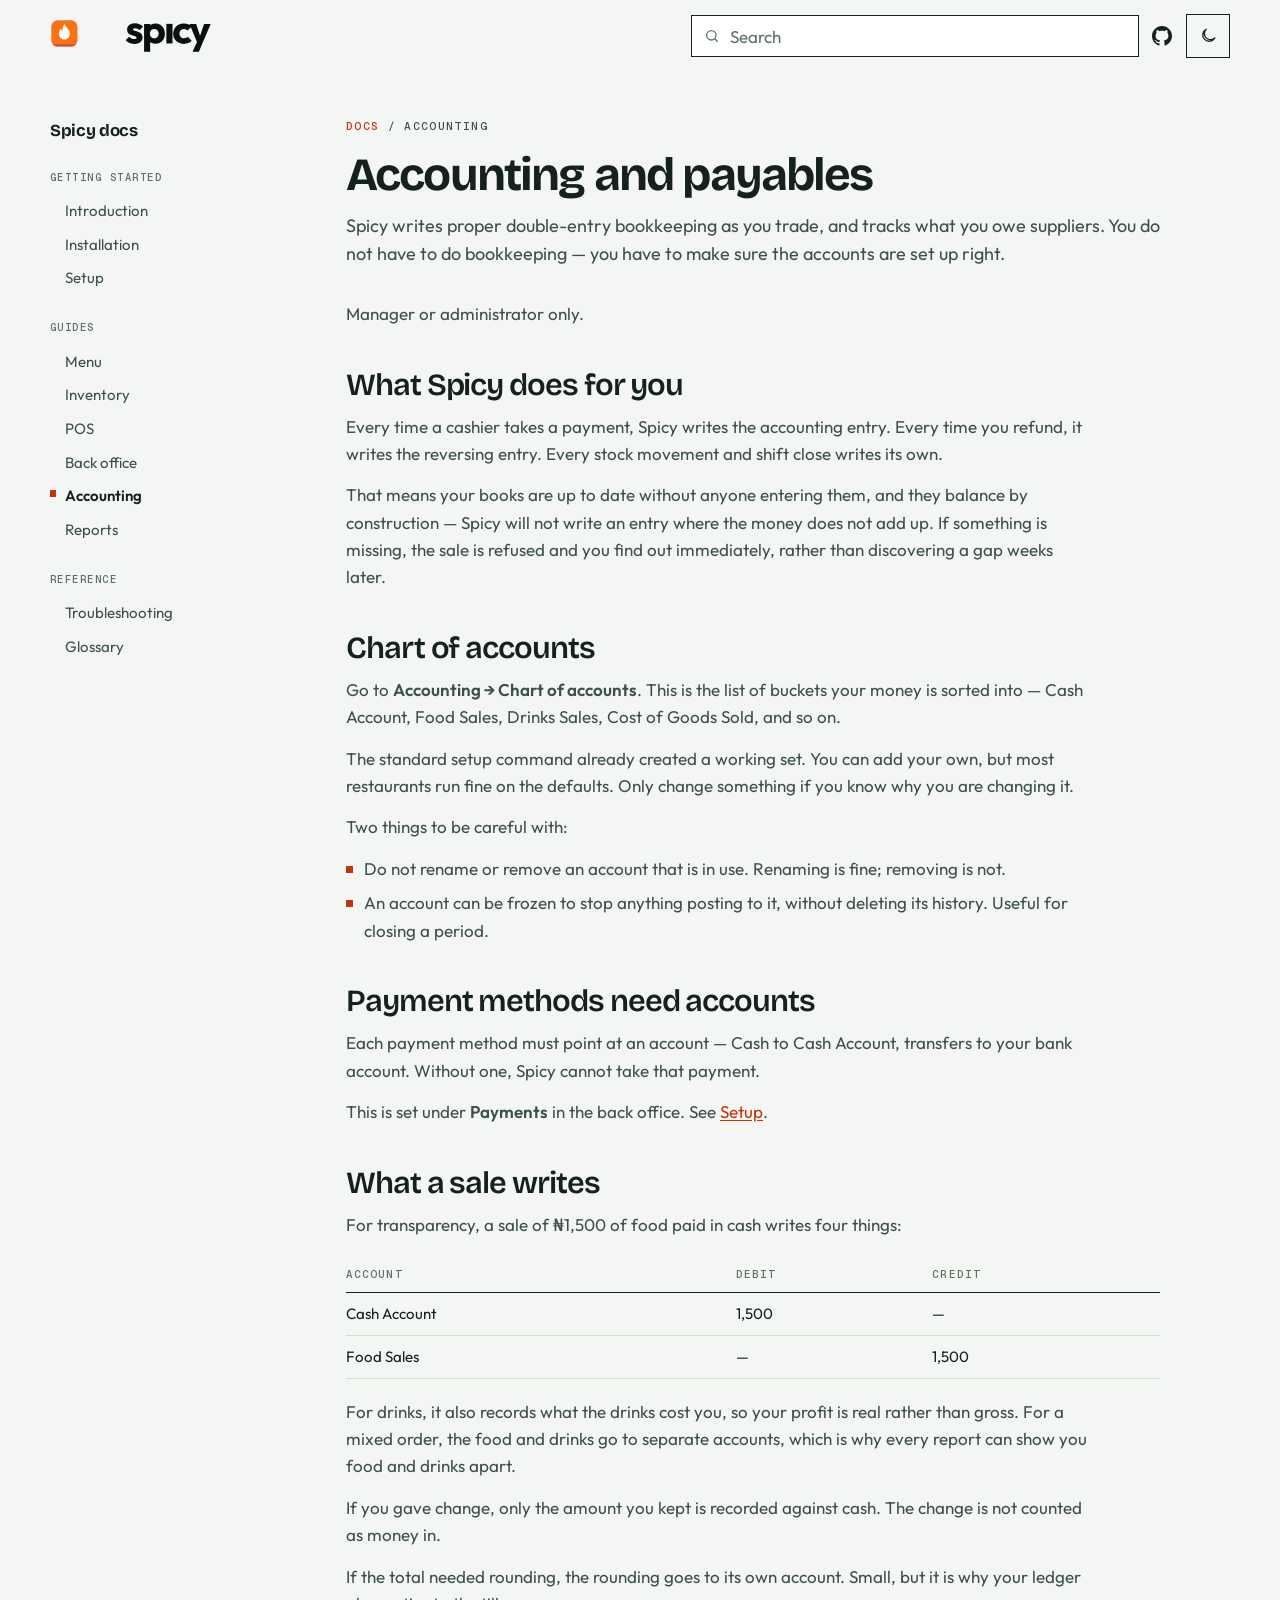
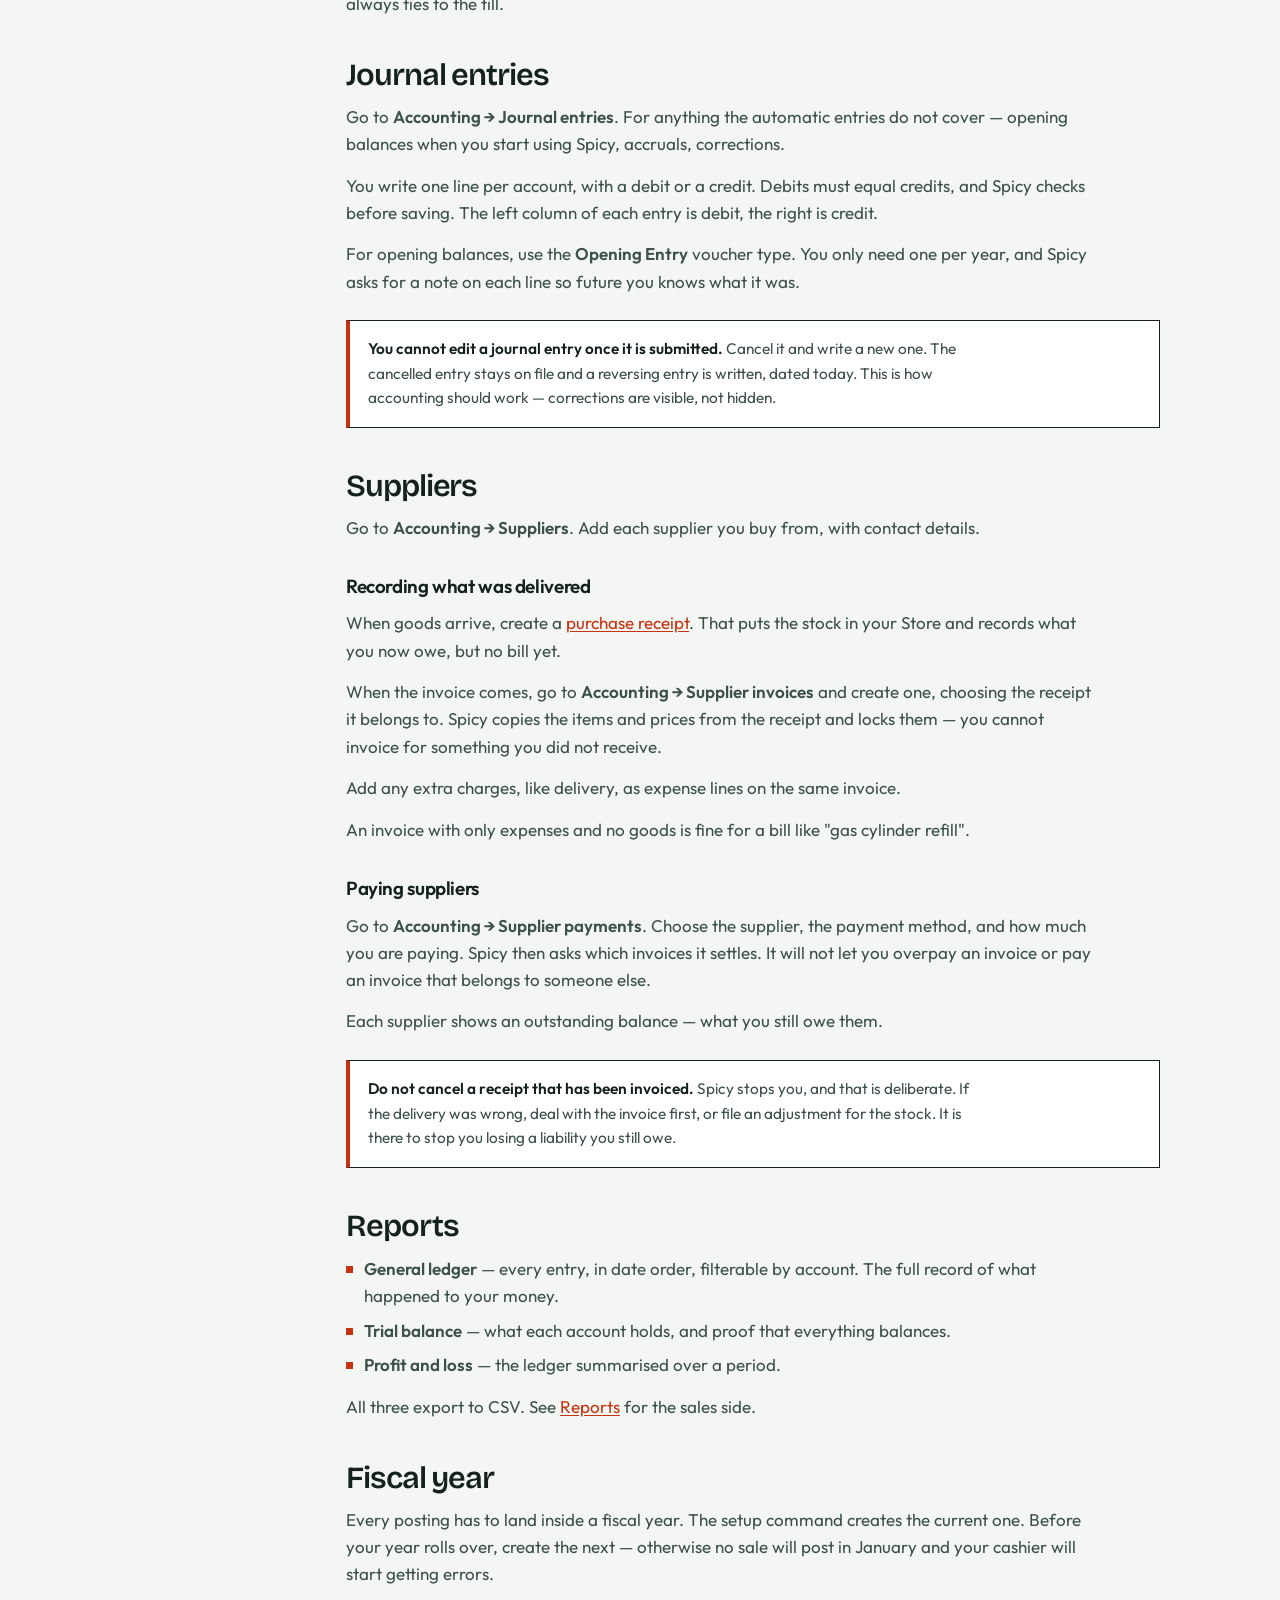
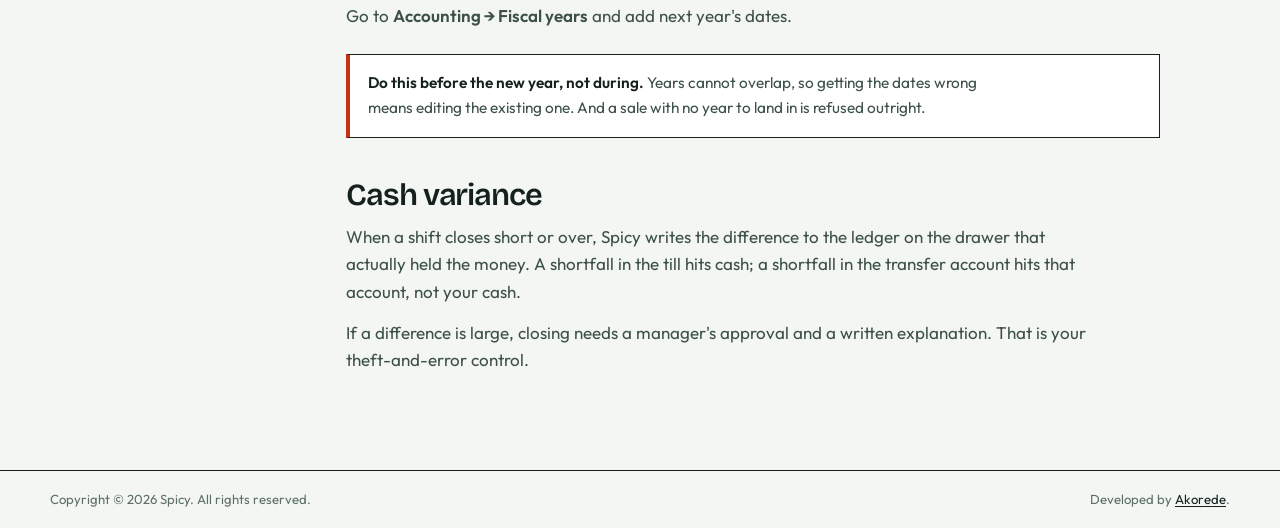
==== commit 4b22f9d9: "Write the docs as usage documentation, not reference documentation The eleven pages were placeholder" ====
--- a/accounting/index.html
+++ b/accounting/index.html
@@ -1,7 +1,7 @@
 <!DOCTYPE html>
 <!--
-  Docs page skeleton. Content lands in the article below; the shell, sidebar
-  and styles are shared with every docs page.
+  Documentation page. The shell, sidebar and styles are shared with every
+  other docs page.
 -->
 <html lang="en" dir="ltr">
 <head>
@@ -9,8 +9,6 @@
   <meta name="viewport" content="width=device-width, initial-scale=1">
   <title>Accounting - Spicy Docs</title>
   <meta name="description" content="Chart of accounts, payment modes, suppliers, and the general ledger.">
-  <!-- TODO: remove noindex once this page has real content. -->
-  <meta name="robots" content="noindex">
 
   <meta name="theme-color" content="#f3f6f3">
   <script>
@@ -93,11 +91,84 @@
       </aside>
       <article class="docs-article reveal" data-visible="false">
         <p class="docs-crumb"><a href="../docs/">Docs</a> / Accounting</p>
-        <h1>Accounting</h1>
-        <p class="lede">Chart of accounts, payment modes, suppliers, and the general ledger.</p>
+        <h1>Accounting and payables</h1>
+        <p class="lede">Spicy writes proper double-entry bookkeeping as you trade, and tracks what you owe suppliers. You do not have to do bookkeeping — you have to make sure the accounts are set up right.</p>
+
+        <p>Manager or administrator only.</p>
+
+        <h2>What Spicy does for you</h2>
+        <p>Every time a cashier takes a payment, Spicy writes the accounting entry. Every time you refund, it writes the reversing entry. Every stock movement and shift close writes its own.</p>
+        <p>That means your books are up to date without anyone entering them, and they balance by construction — Spicy will not write an entry where the money does not add up. If something is missing, the sale is refused and you find out immediately, rather than discovering a gap weeks later.</p>
+
+        <h2>Chart of accounts</h2>
+        <p>Go to <strong>Accounting → Chart of accounts</strong>. This is the list of buckets your money is sorted into — Cash Account, Food Sales, Drinks Sales, Cost of Goods Sold, and so on.</p>
+        <p>The standard setup command already created a working set. You can add your own, but most restaurants run fine on the defaults. Only change something if you know why you are changing it.</p>
+        <p>Two things to be careful with:</p>
+        <ul>
+          <li>Do not rename or remove an account that is in use. Renaming is fine; removing is not.</li>
+          <li>An account can be frozen to stop anything posting to it, without deleting its history. Useful for closing a period.</li>
+        </ul>
+
+        <h2>Payment methods need accounts</h2>
+        <p>Each payment method must point at an account — Cash to Cash Account, transfers to your bank account. Without one, Spicy cannot take that payment.</p>
+        <p>This is set under <strong>Payments</strong> in the back office. See <a href="../setup/">Setup</a>.</p>
+
+        <h2>What a sale writes</h2>
+        <p>For transparency, a sale of ₦1,500 of food paid in cash writes four things:</p>
+        <table>
+          <thead><tr><th>Account</th><th>Debit</th><th>Credit</th></tr></thead>
+          <tbody>
+            <tr><td>Cash Account</td><td>1,500</td><td>—</td></tr>
+            <tr><td>Food Sales</td><td>—</td><td>1,500</td></tr>
+          </tbody>
+        </table>
+        <p>For drinks, it also records what the drinks cost you, so your profit is real rather than gross. For a mixed order, the food and drinks go to separate accounts, which is why every report can show you food and drinks apart.</p>
+        <p>If you gave change, only the amount you kept is recorded against cash. The change is not counted as money in.</p>
+        <p>If the total needed rounding, the rounding goes to its own account. Small, but it is why your ledger always ties to the till.</p>
+
+        <h2>Journal entries</h2>
+        <p>Go to <strong>Accounting → Journal entries</strong>. For anything the automatic entries do not cover — opening balances when you start using Spicy, accruals, corrections.</p>
+        <p>You write one line per account, with a debit or a credit. Debits must equal credits, and Spicy checks before saving. The left column of each entry is debit, the right is credit.</p>
+        <p>For opening balances, use the <strong>Opening Entry</strong> voucher type. You only need one per year, and Spicy asks for a note on each line so future you knows what it was.</p>
         <div class="docs-note">
-          <p><strong>This page is being written.</strong> The structure is in place; the content lands next. Until then, <a href="../docs/">start from the docs hub</a>.</p>
+          <p><strong>You cannot edit a journal entry once it is submitted.</strong> Cancel it and write a new one. The cancelled entry stays on file and a reversing entry is written, dated today. This is how accounting should work — corrections are visible, not hidden.</p>
         </div>
+
+        <h2>Suppliers</h2>
+        <p>Go to <strong>Accounting → Suppliers</strong>. Add each supplier you buy from, with contact details.</p>
+
+        <h3>Recording what was delivered</h3>
+        <p>When goods arrive, create a <a href="../inventory/">purchase receipt</a>. That puts the stock in your Store and records what you now owe, but no bill yet.</p>
+        <p>When the invoice comes, go to <strong>Accounting → Supplier invoices</strong> and create one, choosing the receipt it belongs to. Spicy copies the items and prices from the receipt and locks them — you cannot invoice for something you did not receive.</p>
+        <p>Add any extra charges, like delivery, as expense lines on the same invoice.</p>
+        <p>An invoice with only expenses and no goods is fine for a bill like "gas cylinder refill".</p>
+
+        <h3>Paying suppliers</h3>
+        <p>Go to <strong>Accounting → Supplier payments</strong>. Choose the supplier, the payment method, and how much you are paying. Spicy then asks which invoices it settles. It will not let you overpay an invoice or pay an invoice that belongs to someone else.</p>
+        <p>Each supplier shows an outstanding balance — what you still owe them.</p>
+
+        <div class="docs-note">
+          <p><strong>Do not cancel a receipt that has been invoiced.</strong> Spicy stops you, and that is deliberate. If the delivery was wrong, deal with the invoice first, or file an adjustment for the stock. It is there to stop you losing a liability you still owe.</p>
+        </div>
+
+        <h2>Reports</h2>
+        <ul>
+          <li><strong>General ledger</strong> — every entry, in date order, filterable by account. The full record of what happened to your money.</li>
+          <li><strong>Trial balance</strong> — what each account holds, and proof that everything balances.</li>
+          <li><strong>Profit and loss</strong> — the ledger summarised over a period.</li>
+        </ul>
+        <p>All three export to CSV. See <a href="../reports/">Reports</a> for the sales side.</p>
+
+        <h2>Fiscal year</h2>
+        <p>Every posting has to land inside a fiscal year. The setup command creates the current one. Before your year rolls over, create the next — otherwise no sale will post in January and your cashier will start getting errors.</p>
+        <p>Go to <strong>Accounting → Fiscal years</strong> and add next year's dates.</p>
+        <div class="docs-note">
+          <p><strong>Do this before the new year, not during.</strong> Years cannot overlap, so getting the dates wrong means editing the existing one. And a sale with no year to land in is refused outright.</p>
+        </div>
+
+        <h2>Cash variance</h2>
+        <p>When a shift closes short or over, Spicy writes the difference to the ledger on the drawer that actually held the money. A shortfall in the till hits cash; a shortfall in the transfer account hits that account, not your cash.</p>
+        <p>If a difference is large, closing needs a manager's approval and a written explanation. That is your theft-and-error control.</p>
       </article>
     </div>
   </main>
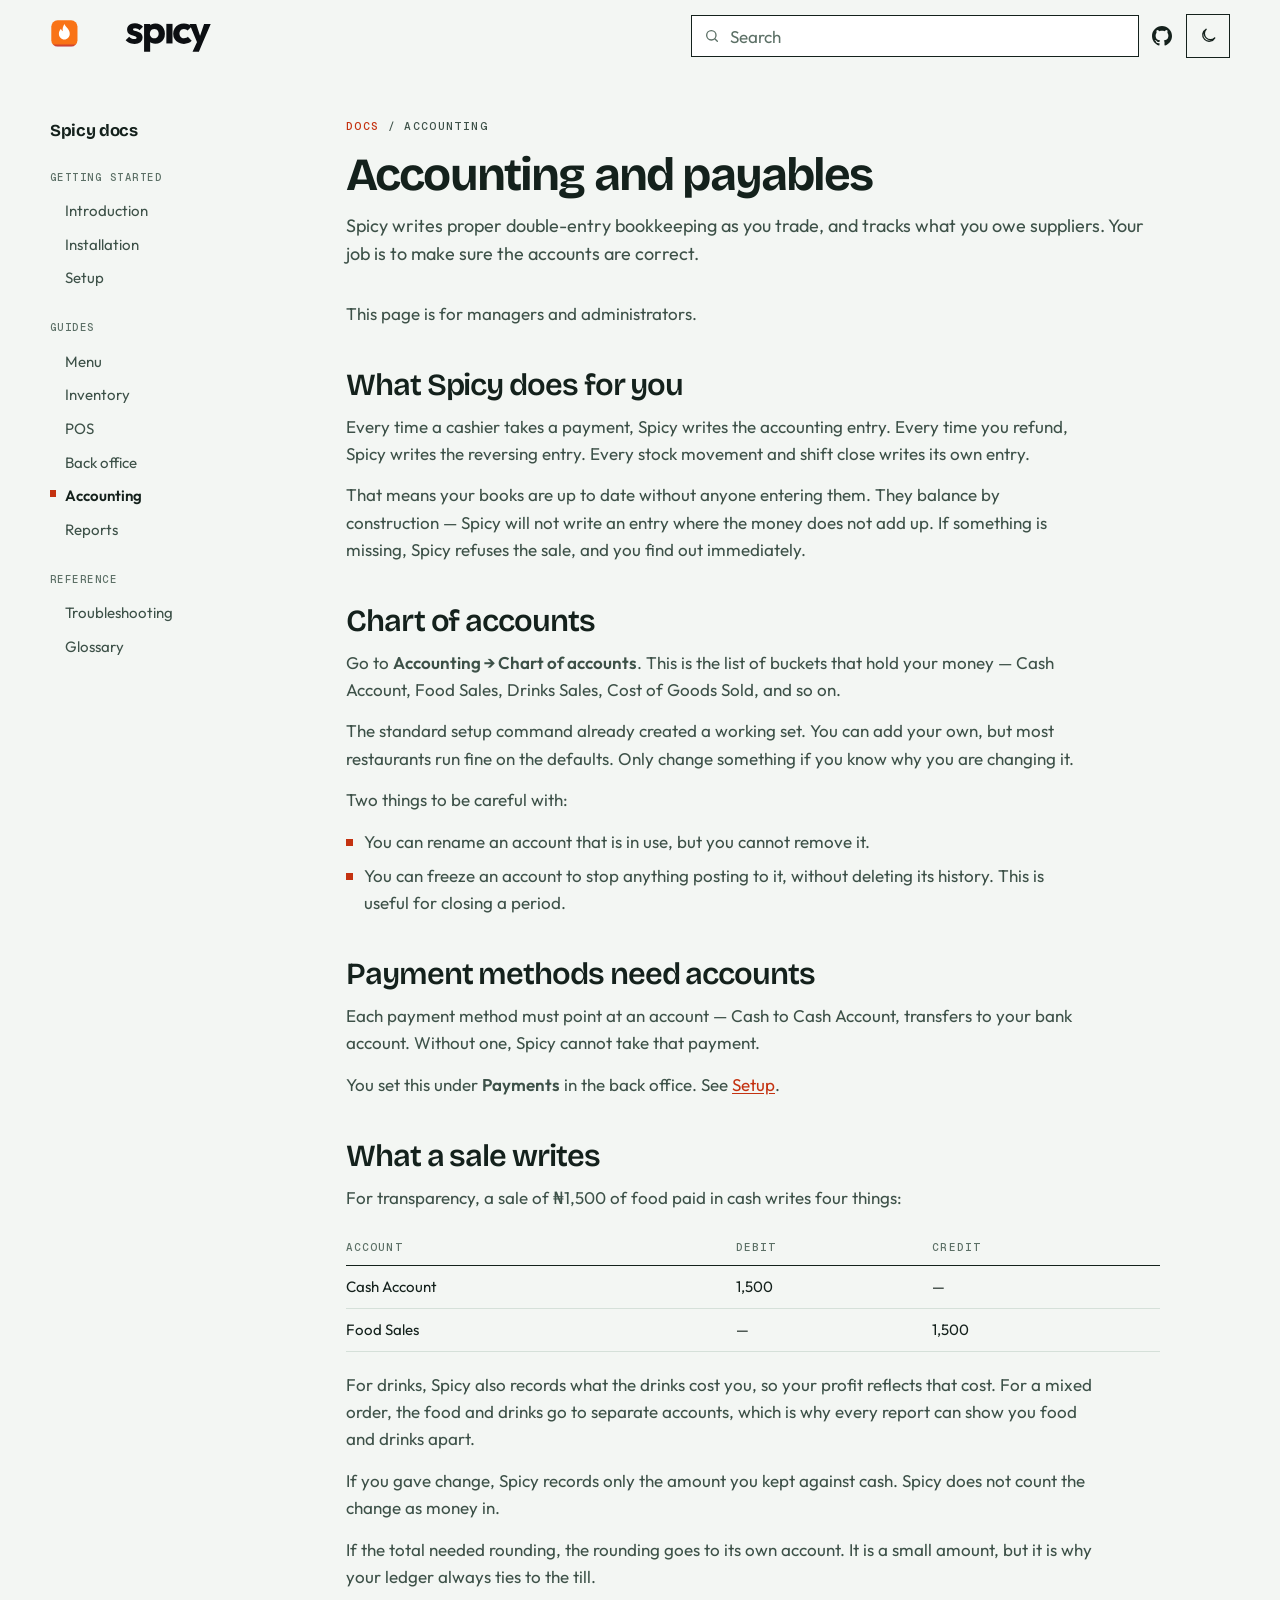
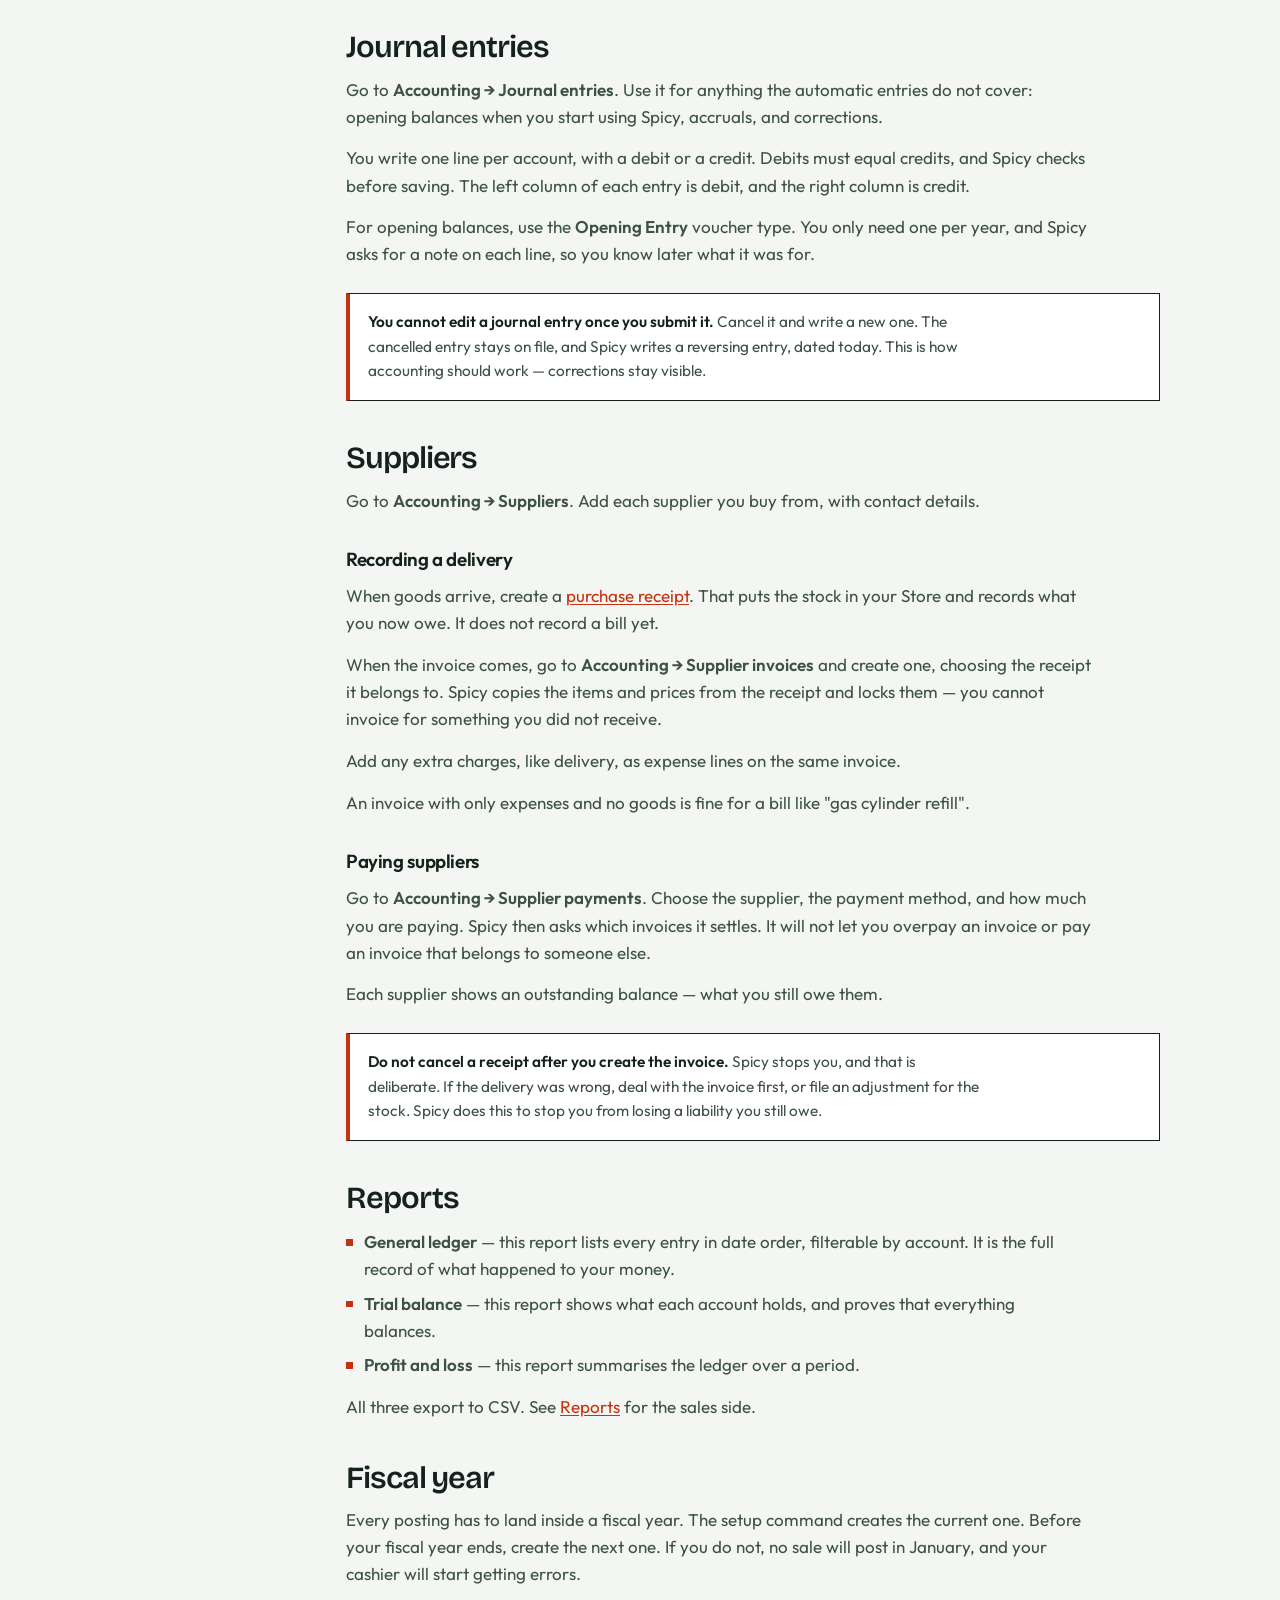
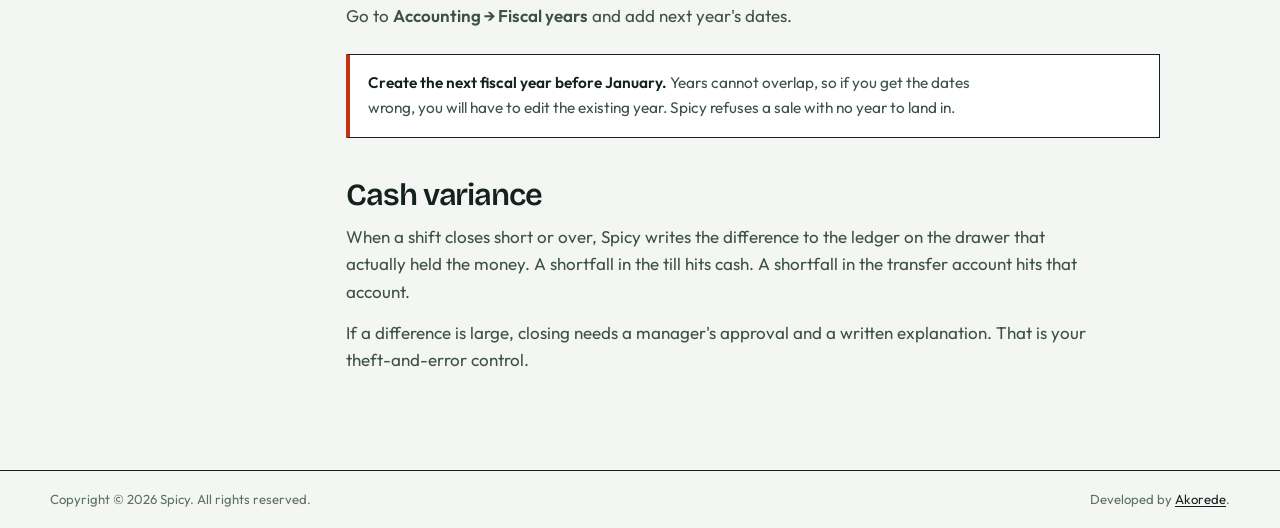
==== commit 1d641fd0: "Rewrite the docs in plain language with active voice" ====
--- a/accounting/index.html
+++ b/accounting/index.html
@@ -64,8 +64,13 @@
 
   <main id="content">
     <div class="wrap docs-layout">
-      <aside class="docs-side">
-        <nav class="docs-nav" aria-label="Docs">
+      <button type="button" class="docs-nav-toggle" id="docs-nav-toggle" aria-expanded="false" aria-controls="docs-nav">
+        <svg width="18" height="18" viewBox="0 0 24 24" fill="none" stroke="currentColor" stroke-width="2" stroke-linecap="round" aria-hidden="true"><path d="M3 6h18M3 12h18M3 18h18"/></svg>
+        <span>Documentation menu</span>
+        <svg class="docs-nav-chevron" width="16" height="16" viewBox="0 0 24 24" fill="none" stroke="currentColor" stroke-width="2" stroke-linecap="round" stroke-linejoin="round" aria-hidden="true"><path d="M6 9l6 6 6-6"/></svg>
+      </button>
+      <aside class="docs-side" data-open="false">
+        <nav class="docs-nav" id="docs-nav" aria-label="Docs">
           <p class="docs-nav-title"><a href="../docs/">Spicy docs</a></p>
           <p class="docs-nav-group">Getting started</p>
           <ul>
@@ -92,26 +97,26 @@
       <article class="docs-article reveal" data-visible="false">
         <p class="docs-crumb"><a href="../docs/">Docs</a> / Accounting</p>
         <h1>Accounting and payables</h1>
-        <p class="lede">Spicy writes proper double-entry bookkeeping as you trade, and tracks what you owe suppliers. You do not have to do bookkeeping — you have to make sure the accounts are set up right.</p>
+        <p class="lede">Spicy writes proper double-entry bookkeeping as you trade, and tracks what you owe suppliers. Your job is to make sure the accounts are correct.</p>
 
-        <p>Manager or administrator only.</p>
+        <p>This page is for managers and administrators.</p>
 
         <h2>What Spicy does for you</h2>
-        <p>Every time a cashier takes a payment, Spicy writes the accounting entry. Every time you refund, it writes the reversing entry. Every stock movement and shift close writes its own.</p>
-        <p>That means your books are up to date without anyone entering them, and they balance by construction — Spicy will not write an entry where the money does not add up. If something is missing, the sale is refused and you find out immediately, rather than discovering a gap weeks later.</p>
+        <p>Every time a cashier takes a payment, Spicy writes the accounting entry. Every time you refund, Spicy writes the reversing entry. Every stock movement and shift close writes its own entry.</p>
+        <p>That means your books are up to date without anyone entering them. They balance by construction — Spicy will not write an entry where the money does not add up. If something is missing, Spicy refuses the sale, and you find out immediately.</p>
 
         <h2>Chart of accounts</h2>
-        <p>Go to <strong>Accounting → Chart of accounts</strong>. This is the list of buckets your money is sorted into — Cash Account, Food Sales, Drinks Sales, Cost of Goods Sold, and so on.</p>
+        <p>Go to <strong>Accounting → Chart of accounts</strong>. This is the list of buckets that hold your money — Cash Account, Food Sales, Drinks Sales, Cost of Goods Sold, and so on.</p>
         <p>The standard setup command already created a working set. You can add your own, but most restaurants run fine on the defaults. Only change something if you know why you are changing it.</p>
         <p>Two things to be careful with:</p>
         <ul>
-          <li>Do not rename or remove an account that is in use. Renaming is fine; removing is not.</li>
-          <li>An account can be frozen to stop anything posting to it, without deleting its history. Useful for closing a period.</li>
+          <li>You can rename an account that is in use, but you cannot remove it.</li>
+          <li>You can freeze an account to stop anything posting to it, without deleting its history. This is useful for closing a period.</li>
         </ul>
 
         <h2>Payment methods need accounts</h2>
         <p>Each payment method must point at an account — Cash to Cash Account, transfers to your bank account. Without one, Spicy cannot take that payment.</p>
-        <p>This is set under <strong>Payments</strong> in the back office. See <a href="../setup/">Setup</a>.</p>
+        <p>You set this under <strong>Payments</strong> in the back office. See <a href="../setup/">Setup</a>.</p>
 
         <h2>What a sale writes</h2>
         <p>For transparency, a sale of ₦1,500 of food paid in cash writes four things:</p>
@@ -122,23 +127,23 @@
             <tr><td>Food Sales</td><td>—</td><td>1,500</td></tr>
           </tbody>
         </table>
-        <p>For drinks, it also records what the drinks cost you, so your profit is real rather than gross. For a mixed order, the food and drinks go to separate accounts, which is why every report can show you food and drinks apart.</p>
-        <p>If you gave change, only the amount you kept is recorded against cash. The change is not counted as money in.</p>
-        <p>If the total needed rounding, the rounding goes to its own account. Small, but it is why your ledger always ties to the till.</p>
+        <p>For drinks, Spicy also records what the drinks cost you, so your profit reflects that cost. For a mixed order, the food and drinks go to separate accounts, which is why every report can show you food and drinks apart.</p>
+        <p>If you gave change, Spicy records only the amount you kept against cash. Spicy does not count the change as money in.</p>
+        <p>If the total needed rounding, the rounding goes to its own account. It is a small amount, but it is why your ledger always ties to the till.</p>
 
         <h2>Journal entries</h2>
-        <p>Go to <strong>Accounting → Journal entries</strong>. For anything the automatic entries do not cover — opening balances when you start using Spicy, accruals, corrections.</p>
-        <p>You write one line per account, with a debit or a credit. Debits must equal credits, and Spicy checks before saving. The left column of each entry is debit, the right is credit.</p>
-        <p>For opening balances, use the <strong>Opening Entry</strong> voucher type. You only need one per year, and Spicy asks for a note on each line so future you knows what it was.</p>
+        <p>Go to <strong>Accounting → Journal entries</strong>. Use it for anything the automatic entries do not cover: opening balances when you start using Spicy, accruals, and corrections.</p>
+        <p>You write one line per account, with a debit or a credit. Debits must equal credits, and Spicy checks before saving. The left column of each entry is debit, and the right column is credit.</p>
+        <p>For opening balances, use the <strong>Opening Entry</strong> voucher type. You only need one per year, and Spicy asks for a note on each line, so you know later what it was for.</p>
         <div class="docs-note">
-          <p><strong>You cannot edit a journal entry once it is submitted.</strong> Cancel it and write a new one. The cancelled entry stays on file and a reversing entry is written, dated today. This is how accounting should work — corrections are visible, not hidden.</p>
+          <p><strong>You cannot edit a journal entry once you submit it.</strong> Cancel it and write a new one. The cancelled entry stays on file, and Spicy writes a reversing entry, dated today. This is how accounting should work — corrections stay visible.</p>
         </div>
 
         <h2>Suppliers</h2>
         <p>Go to <strong>Accounting → Suppliers</strong>. Add each supplier you buy from, with contact details.</p>
 
-        <h3>Recording what was delivered</h3>
-        <p>When goods arrive, create a <a href="../inventory/">purchase receipt</a>. That puts the stock in your Store and records what you now owe, but no bill yet.</p>
+        <h3>Recording a delivery</h3>
+        <p>When goods arrive, create a <a href="../inventory/">purchase receipt</a>. That puts the stock in your Store and records what you now owe. It does not record a bill yet.</p>
         <p>When the invoice comes, go to <strong>Accounting → Supplier invoices</strong> and create one, choosing the receipt it belongs to. Spicy copies the items and prices from the receipt and locks them — you cannot invoice for something you did not receive.</p>
         <p>Add any extra charges, like delivery, as expense lines on the same invoice.</p>
         <p>An invoice with only expenses and no goods is fine for a bill like "gas cylinder refill".</p>
@@ -148,26 +153,26 @@
         <p>Each supplier shows an outstanding balance — what you still owe them.</p>
 
         <div class="docs-note">
-          <p><strong>Do not cancel a receipt that has been invoiced.</strong> Spicy stops you, and that is deliberate. If the delivery was wrong, deal with the invoice first, or file an adjustment for the stock. It is there to stop you losing a liability you still owe.</p>
+          <p><strong>Do not cancel a receipt after you create the invoice.</strong> Spicy stops you, and that is deliberate. If the delivery was wrong, deal with the invoice first, or file an adjustment for the stock. Spicy does this to stop you from losing a liability you still owe.</p>
         </div>
 
         <h2>Reports</h2>
         <ul>
-          <li><strong>General ledger</strong> — every entry, in date order, filterable by account. The full record of what happened to your money.</li>
-          <li><strong>Trial balance</strong> — what each account holds, and proof that everything balances.</li>
-          <li><strong>Profit and loss</strong> — the ledger summarised over a period.</li>
+          <li><strong>General ledger</strong> — this report lists every entry in date order, filterable by account. It is the full record of what happened to your money.</li>
+          <li><strong>Trial balance</strong> — this report shows what each account holds, and proves that everything balances.</li>
+          <li><strong>Profit and loss</strong> — this report summarises the ledger over a period.</li>
         </ul>
         <p>All three export to CSV. See <a href="../reports/">Reports</a> for the sales side.</p>
 
         <h2>Fiscal year</h2>
-        <p>Every posting has to land inside a fiscal year. The setup command creates the current one. Before your year rolls over, create the next — otherwise no sale will post in January and your cashier will start getting errors.</p>
+        <p>Every posting has to land inside a fiscal year. The setup command creates the current one. Before your fiscal year ends, create the next one. If you do not, no sale will post in January, and your cashier will start getting errors.</p>
         <p>Go to <strong>Accounting → Fiscal years</strong> and add next year's dates.</p>
         <div class="docs-note">
-          <p><strong>Do this before the new year, not during.</strong> Years cannot overlap, so getting the dates wrong means editing the existing one. And a sale with no year to land in is refused outright.</p>
+          <p><strong>Create the next fiscal year before January.</strong> Years cannot overlap, so if you get the dates wrong, you will have to edit the existing year. Spicy refuses a sale with no year to land in.</p>
         </div>
 
         <h2>Cash variance</h2>
-        <p>When a shift closes short or over, Spicy writes the difference to the ledger on the drawer that actually held the money. A shortfall in the till hits cash; a shortfall in the transfer account hits that account, not your cash.</p>
+        <p>When a shift closes short or over, Spicy writes the difference to the ledger on the drawer that actually held the money. A shortfall in the till hits cash. A shortfall in the transfer account hits that account.</p>
         <p>If a difference is large, closing needs a manager's approval and a written explanation. That is your theft-and-error control.</p>
       </article>
     </div>
--- a/assets/css/docs.css
+++ b/assets/css/docs.css
@@ -63,6 +63,10 @@
   font-weight: 600;
 }
 .docs-nav li a[aria-current="page"]::before { background: var(--chili); }
+
+/* The collapsed-nav button only exists on narrow screens, where the sidebar
+   sits above the article instead of beside it. */
+.docs-nav-toggle { display: none; }
 
 /* Article
    -------------------------------------------------------------------------- */
@@ -274,6 +278,7 @@
   .docs-bar .theme-toggle { width: 40px; height: 40px; }
   .docs-search { max-width: none; }
   .docs-search input { height: 40px; padding-left: 2.15rem; }
+  .docs-nav-toggle { top: 64px; }
 }
 @media (max-width: 960px) {
   .docs-layout {
@@ -287,8 +292,50 @@
     padding-bottom: 1.4rem;
     border-bottom: 1px solid var(--line);
   }
-  .docs-nav { display: grid; gap: 0 1.5rem; }
+  .docs-nav { display: grid; gap: 0 1.5rem; padding-top: 1.15rem; }
   .docs-nav-title { grid-column: 1 / -1; }
+
+  /* Collapsed navigation. The sidebar sits above the article on narrow
+     screens, so it folds behind a button rather than pushing the page
+     down by several hundred pixels before any content appears. */
+  .docs-nav-toggle {
+    /* Sits in its own full-width row of .docs-layout rather than inside the
+       sidebar, so the sticky element has a parent tall enough to stick
+       within — a sticky child cannot escape its parent's box. */
+    grid-column: 1 / -1;
+    position: sticky;
+    /* The site header is sticky at top: 0, so sit directly beneath it.
+       64px is the header height on phones, 72px above that. */
+    top: 72px;
+    z-index: 6;
+    display: flex;
+    align-items: center;
+    gap: 0.65rem;
+    width: 100%;
+    padding: 0.75rem 0.9rem;
+    border: 1px solid var(--ink);
+    background: var(--sheet);
+    color: var(--ink);
+    font-family: var(--mono);
+    font-size: 0.7rem;
+    font-weight: 500;
+    letter-spacing: 0.12em;
+    text-transform: uppercase;
+  }
+  .docs-nav-toggle > span { flex: 1; text-align: left; }
+  .docs-nav-toggle svg { flex: none; }
+  .docs-nav-toggle:hover { border-color: var(--chili); color: var(--chili); }
+  .docs-nav-toggle[aria-expanded="true"] {
+    background: var(--ink);
+    border-color: var(--ink);
+    color: var(--paper);
+  }
+  .docs-nav-toggle[aria-expanded="true"]:hover { color: var(--paper); }
+  .docs-nav-toggle .docs-nav-chevron { transition: transform 0.22s var(--ease); }
+  .docs-nav-toggle[aria-expanded="true"] .docs-nav-chevron { transform: rotate(180deg); }
+
+  .docs-side[data-open="false"] .docs-nav { display: none; }
+  .docs-side[data-open="false"] { padding-bottom: 1.15rem; }
 }
 @media (min-width: 640px) and (max-width: 960px) {
   .docs-nav {
